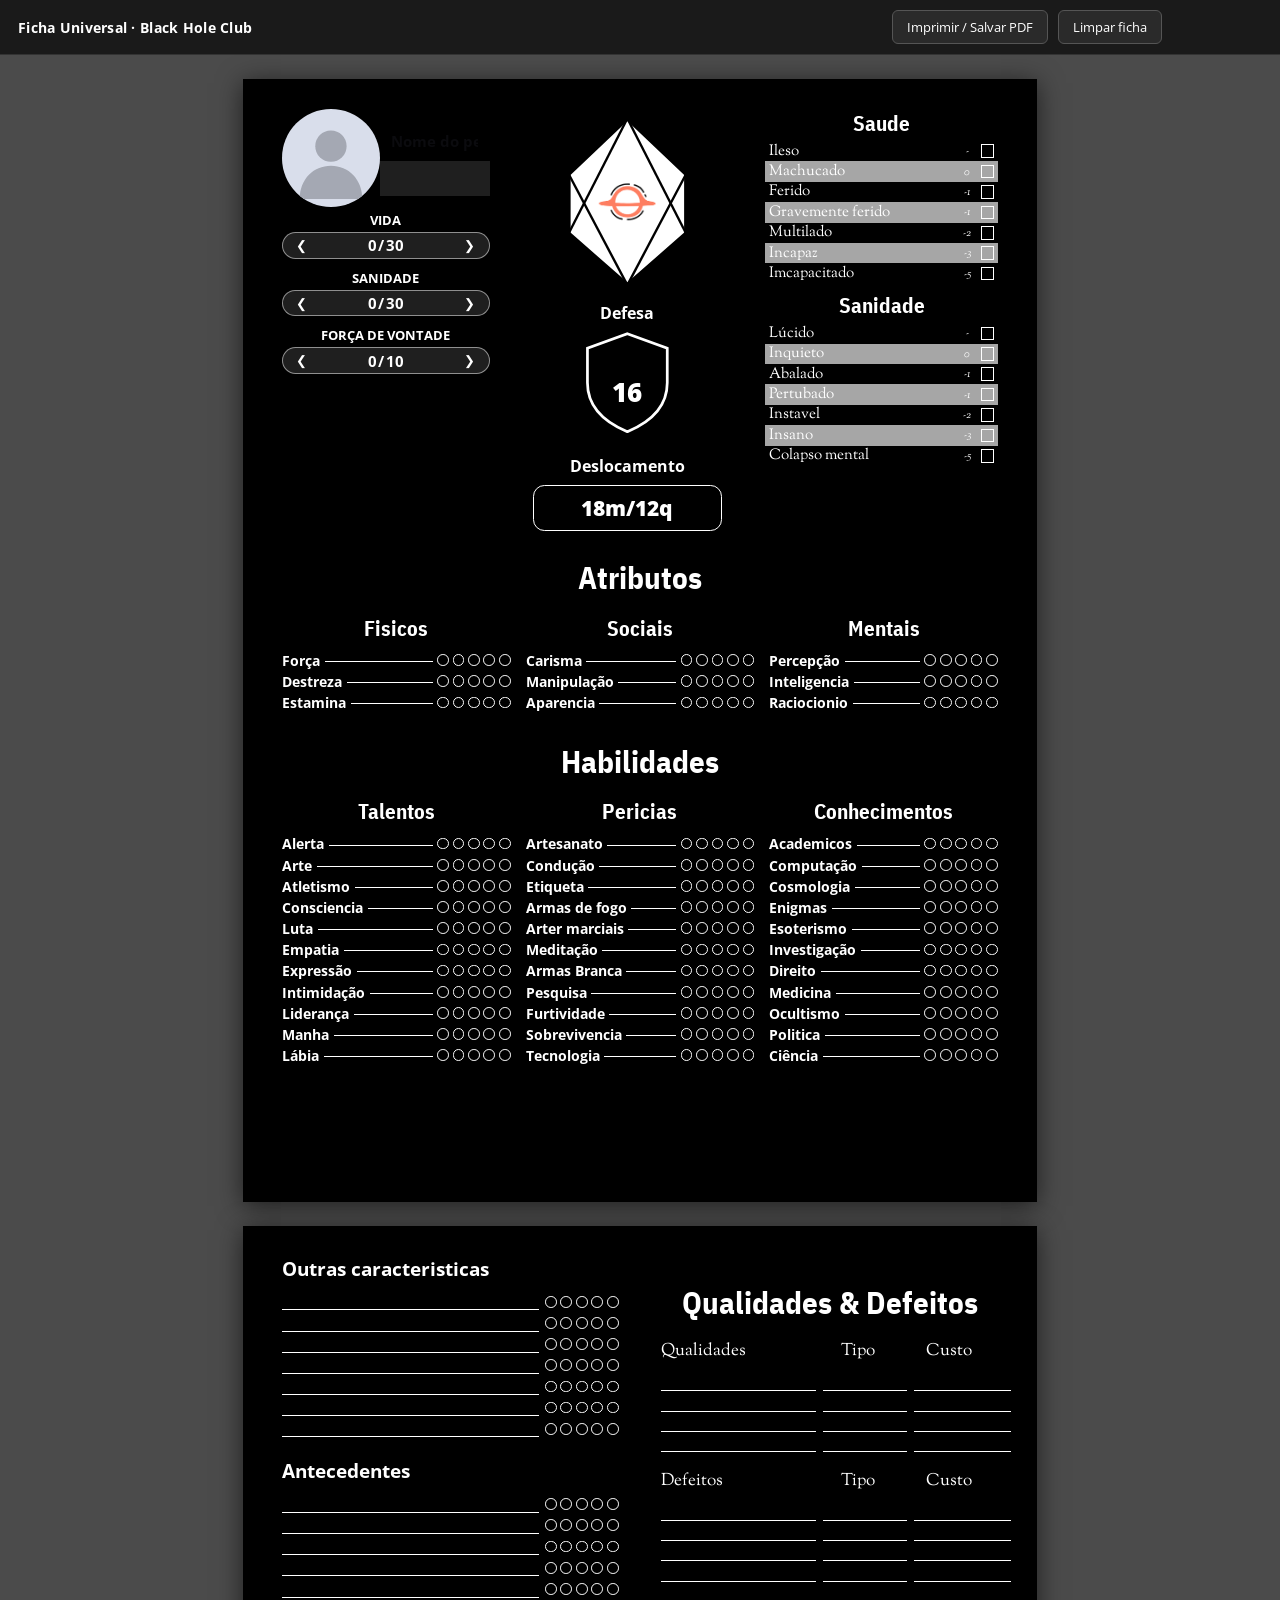
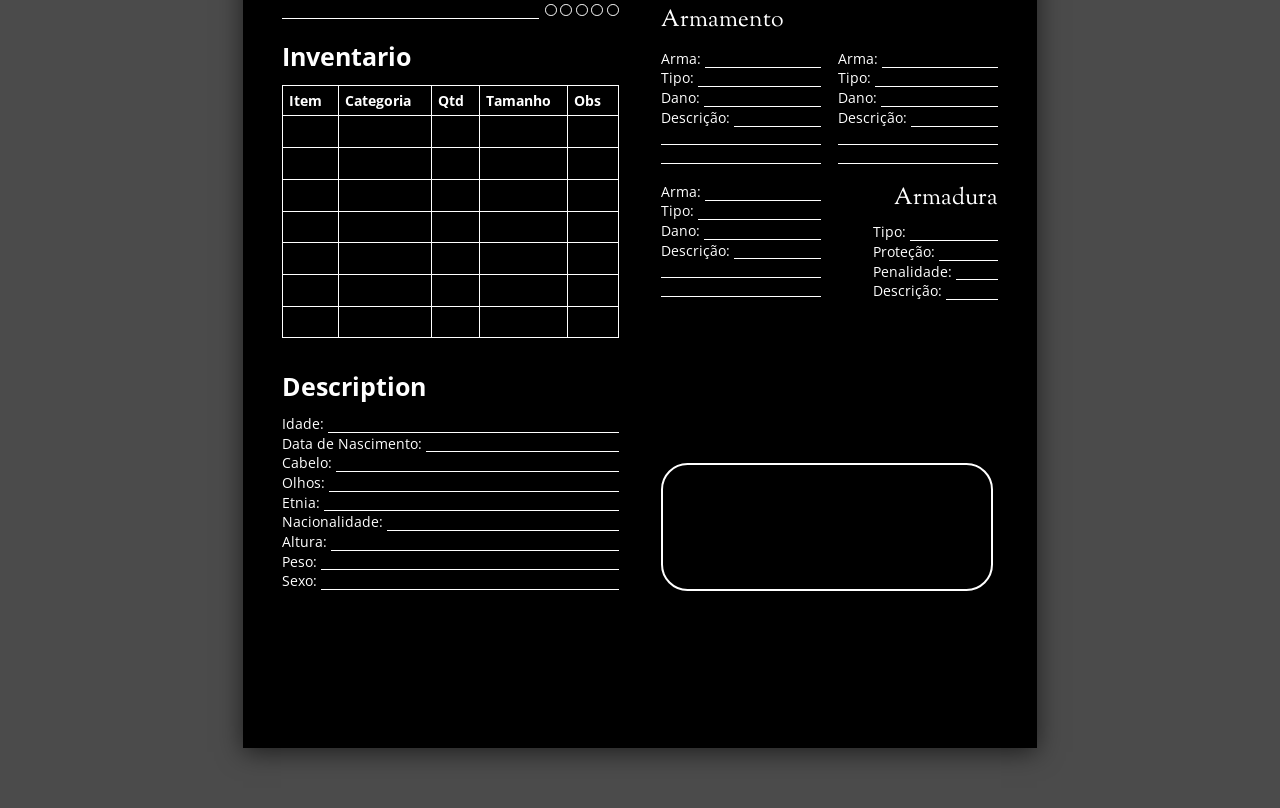
==== index.html @ 71de4794 "Add files via upload" ====
<!DOCTYPE html>
<html lang="pt-BR">
<head>
<meta charset="UTF-8">
<meta name="viewport" content="width=device-width, initial-scale=1, maximum-scale=5, user-scalable=yes">
<title>Ficha Universal — Black Hole Club</title>

<!-- Fontes originais identificadas nos metadados do PDF de referência -->
<link rel="preconnect" href="https://fonts.googleapis.com">
<link rel="preconnect" href="https://fonts.gstatic.com" crossorigin>
<link href="https://fonts.googleapis.com/css2?family=IBM+Plex+Sans+Condensed:wght@400;600;700&family=Open+Sans:wght@400;600;700;800&family=Sorts+Mill+Goudy&display=swap" rel="stylesheet">

<link rel="stylesheet" href="style.css">
</head>
<body>

<!-- Barra de ferramentas fixa (não aparece na impressão) -->
<div class="toolbar no-print">
  <span class="toolbar-title">Ficha Universal · Black Hole Club</span>
  <div class="toolbar-actions">
    <button id="btnPrint" type="button">Imprimir / Salvar PDF</button>
    <button id="btnReset" type="button">Limpar ficha</button>
    <span id="saveIndicator" class="save-indicator" aria-live="polite"></span>
  </div>
</div>

<div class="sheet-wrapper">

  <!-- ======================= PÁGINA 1 ======================= -->
  <section class="page" id="page1" aria-label="Ficha - Página 1">

    <!-- Cabeçalho: 3 colunas independentes que fluem lado a lado —
         (retrato→barras) | (logotipo→defesa/deslocamento) | (saúde/sanidade) -->
    <div class="header-grid">

      <div class="col-left">
        <div class="portrait-module">
          <button class="portrait-circle" id="portraitBtn-main" type="button" aria-label="Enviar retrato do personagem" data-portrait="main">
            <img class="portrait-img" id="portraitImg-main" alt="">
            <svg class="portrait-placeholder" viewBox="0 0 100 100" aria-hidden="true">
              <circle cx="50" cy="38" r="16"/>
              <path d="M18 92c0-20 14-34 32-34s32 14 32 34z"/>
            </svg>
          </button>
          <input class="portrait-input" id="portraitInput-main" type="file" accept="image/*" hidden>
          <div class="portrait-flag">
            <input type="text" class="flag-name" data-key="nome-personagem" placeholder="Nome do personagem" aria-label="Nome do personagem">
            <div class="flag-stat flag-stat-vida" aria-hidden="true"><div class="flag-stat-fill"></div></div>
            <div class="flag-stat flag-stat-sanidade" aria-hidden="true"><div class="flag-stat-fill"></div></div>
          </div>
        </div>

        <!-- Barras de Vida, Sanidade e Força de Vontade -->
        <div class="bars">
          <div class="bar-group" data-bar="vida">
            <div class="bar-label">VIDA</div>
            <div class="bar bar-vida">
              <div class="bar-fill"></div>
              <button class="bar-arrow bar-arrow-left" type="button" aria-label="Diminuir Vida">&#10094;</button>
              <div class="bar-value"><span class="bar-current" contenteditable="true" inputmode="numeric"></span>/<span class="bar-max" contenteditable="true" inputmode="numeric"></span></div>
              <button class="bar-arrow bar-arrow-right" type="button" aria-label="Aumentar Vida">&#10095;</button>
            </div>
          </div>
          <div class="bar-group" data-bar="sanidade">
            <div class="bar-label">SANIDADE</div>
            <div class="bar bar-sanidade">
              <div class="bar-fill"></div>
              <button class="bar-arrow bar-arrow-left" type="button" aria-label="Diminuir Sanidade">&#10094;</button>
              <div class="bar-value"><span class="bar-current" contenteditable="true" inputmode="numeric"></span>/<span class="bar-max" contenteditable="true" inputmode="numeric"></span></div>
              <button class="bar-arrow bar-arrow-right" type="button" aria-label="Aumentar Sanidade">&#10095;</button>
            </div>
          </div>
          <div class="bar-group" data-bar="forca">
            <div class="bar-label">FORÇA DE VONTADE</div>
            <div class="bar bar-forca">
              <div class="bar-fill"></div>
              <button class="bar-arrow bar-arrow-left" type="button" aria-label="Diminuir Força de Vontade">&#10094;</button>
              <div class="bar-value"><span class="bar-current" contenteditable="true" inputmode="numeric"></span>/<span class="bar-max" contenteditable="true" inputmode="numeric"></span></div>
              <button class="bar-arrow bar-arrow-right" type="button" aria-label="Aumentar Força de Vontade">&#10095;</button>
            </div>
          </div>
        </div>
      </div>

      <div class="col-center">
        <div class="logo-module" aria-hidden="true">
          <svg class="dice-logo" viewBox="0 0 200 230">
            <polygon class="dice-outline" points="100,10 174,80 174,155 100,220 26,155 26,80"/>
            <polyline class="dice-facet" points="100,10 26,155"/>
            <polyline class="dice-facet" points="100,10 174,155"/>
            <polyline class="dice-facet" points="100,220 26,80"/>
            <polyline class="dice-facet" points="100,220 174,80"/>
            <image href="[data-uri]" x="64" y="91.5" width="72" height="47"/>
          </svg>
        </div>

        <!-- Defesa e Deslocamento -->
        <div class="center-stats">
          <div class="defesa-block">
            <h3 class="mini-heading">Defesa</h3>
            <div class="shield-wrap">
              <svg class="shield-icon" viewBox="0 0 100 112" aria-hidden="true">
                <path d="M50 2 L94 18 V56 C94 84 74 100 50 110 C26 100 6 84 6 56 V18 Z"/>
              </svg>
              <div class="defesa-value" data-key="defesa-valor" contenteditable="true" inputmode="numeric"></div>
            </div>
          </div>
          <div class="deslocamento-block">
            <h3 class="mini-heading">Deslocamento</h3>
            <div class="deslocamento-box" data-key="deslocamento-valor" contenteditable="true"></div>
          </div>
        </div>
      </div>

      <div class="col-right">
        <div class="status-tables">
          <div class="status-block" id="statusBlock-saude">
            <h3 class="status-heading">Saude</h3>
            <div class="status-rows" data-group="saude"></div>
          </div>
          <div class="status-block" id="statusBlock-sanidade">
            <h3 class="status-heading">Sanidade</h3>
            <div class="status-rows" data-group="sanidade"></div>
          </div>
        </div>
      </div>

    </div>

    <!-- Atributos -->
    <h2 class="section-title">Atributos</h2>
    <div class="attributes-grid" id="attributesGrid"></div>

    <!-- Habilidades -->
    <h2 class="section-title">Habilidades</h2>
    <div class="skills-grid" id="skillsGrid"></div>

  </section>

  <!-- ======================= PÁGINA 2 ======================= -->
  <section class="page" id="page2" aria-label="Ficha - Página 2">

    <div class="p2-col-left">
      <h3 class="subsection-title">Outras caracteristicas</h3>
      <div class="blank-rows" id="outrasRows" data-rows="7"></div>

      <h3 class="subsection-title">Antecedentes</h3>
      <div class="blank-rows" id="antecedentesRows" data-rows="6"></div>

      <h2 class="section-title-serif">Inventario</h2>
      <table class="inventory-table" id="inventoryTable">
        <thead>
          <tr>
            <th class="col-item">Item</th>
            <th class="col-categoria">Categoria</th>
            <th class="col-qtd">Qtd</th>
            <th class="col-tamanho">Tamanho</th>
            <th class="col-obs">Obs</th>
          </tr>
        </thead>
        <tbody id="inventoryBody"></tbody>
      </table>
    </div>

    <div class="p2-col-right">
      <h2 class="section-title">Qualidades &amp; Defeitos</h2>

      <div class="qd-table">
        <div class="qd-headers">
          <span class="qd-h-nome">Qualidades</span>
          <span class="qd-h-tipo">Tipo</span>
          <span class="qd-h-custo">Custo</span>
        </div>
        <div class="qd-rows" id="qualidadesRows" data-rows="4"></div>
      </div>

      <div class="qd-table">
        <div class="qd-headers">
          <span class="qd-h-nome">Defeitos</span>
          <span class="qd-h-tipo">Tipo</span>
          <span class="qd-h-custo">Custo</span>
        </div>
        <div class="qd-rows" id="defeitosRows" data-rows="4"></div>
      </div>

      <h3 class="subsection-title-serif">Armamento</h3>
      <!-- Grade 2×2: 3 blocos de arma + o bloco de armadura, na mesma grade,
           reproduzindo o alinhamento por linha do documento original. -->
      <div class="weapons-grid" id="weaponsGrid"></div>
    </div>

    <div class="p2-bottom-left">
      <h2 class="section-title-serif">Description</h2>
      <div class="description-fields" id="descriptionFields"></div>
    </div>

    <div class="p2-bottom-right">
      <button class="portrait-frame" id="portraitBtn-full" type="button" aria-label="Enviar retrato adicional" data-portrait="full">
        <img class="portrait-img" id="portraitImg-full" alt="">
      </button>
      <input class="portrait-input" id="portraitInput-full" type="file" accept="image/*" hidden>
    </div>

  </section>

</div>

<script src="script.js"></script>
</body>
</html>
---- style.css ----
/* ==========================================================================
   FICHA UNIVERSAL — BLACK HOLE CLUB
   Reprodução fiel da ficha em PDF/imagens de referência.
   Medidas extraídas por análise de pixels do documento original
   (referência: página A4/Letter renderizada a 1700×2200px).
   ========================================================================== */

:root {
  /* ---- Cores extraídas por amostragem de pixel do PDF original ---- */
  --c-bg:            #000000;
  --c-text:          #FFFFFF;
  --c-stripe:        #A6A6A6; /* fundo cinza das linhas alternadas (Saúde/Sanidade) */
  --c-vida:          #CC0000;
  --c-sanidade:      #561269;
  --c-forca:         #CC7A00;
  --c-flag-light:    #D9DEEB;
  --c-flag-red:      #FF3131;
  --c-flag-navy:     #1800AD;
  --c-placeholder:   #A4A8B3;

  /* ---- Fontes identificadas nos metadados do PDF ----
     Open Sans (regular/bold), Sorts Mill Goudy (serifada), IBM Plex Sans Condensed (bold) */
  --f-sans:      'Open Sans', Arial, sans-serif;
  --f-serif:     'Sorts Mill Goudy', Georgia, serif;
  --f-display:   'IBM Plex Sans Condensed', 'Open Sans', Arial, sans-serif;

  /* ---- Página A4 ---- */
  --page-w: 210mm;
  --page-h: 297mm;
  --margin-x: 10.3mm;    /* ~4.9% da largura, medido no original */

  --fs-base: 3.15mm;
}

/* ==========================================================================
   RESET & BASE
   ========================================================================== */
* { box-sizing: border-box; }

html, body {
  margin: 0;
  padding: 0;
  background: #4b4b4b;
  color: var(--c-text);
  font-family: var(--f-sans);
}

button {
  font-family: inherit;
  cursor: pointer;
}

[contenteditable="true"] {
  outline: none;
  cursor: text;
}
[contenteditable="true"]:hover,
[contenteditable="true"]:focus {
  background: rgba(255,255,255,0.08);
}

input[type="text"] {
  font-family: inherit;
  color: var(--c-text);
  background: transparent;
  border: none;
  outline: none;
  width: 100%;
  min-width: 0;
}
input[type="text"]:hover,
input[type="text"]:focus {
  background: rgba(255,255,255,0.08);
}

/* ==========================================================================
   BARRA DE FERRAMENTAS (tela apenas)
   ========================================================================== */
.toolbar {
  position: sticky;
  top: 0;
  z-index: 100;
  display: flex;
  align-items: center;
  justify-content: space-between;
  gap: 12px;
  padding: 10px 18px;
  background: #1a1a1a;
  border-bottom: 1px solid #333;
  font-family: var(--f-sans);
}
.toolbar-title { font-weight: 700; letter-spacing: .02em; font-size: 14px; }
.toolbar-actions { display: flex; align-items: center; gap: 10px; }
.toolbar-actions button {
  background: #2a2a2a;
  color: #fff;
  border: 1px solid #555;
  border-radius: 6px;
  padding: 7px 14px;
  font-size: 13px;
}
.toolbar-actions button:hover { background: #3a3a3a; }
#btnReset:hover { background: #5a1f1f; border-color: #a33; }
.save-indicator {
  font-size: 12px;
  color: #8fd18f;
  opacity: 0;
  transition: opacity .4s;
  min-width: 90px;
}
.save-indicator.show { opacity: 1; }

/* ==========================================================================
   ESTRUTURA GERAL DAS PÁGINAS
   ========================================================================== */
.sheet-wrapper {
  display: flex;
  flex-direction: column;
  align-items: center;
  gap: 24px;
  padding: 24px 12px 60px;
}

.page {
  position: relative;
  width: var(--page-w);
  min-height: var(--page-h);
  background: var(--c-bg);
  color: var(--c-text);
  overflow: hidden;
  box-shadow: 0 4px 24px rgba(0,0,0,.6);
  padding: 8mm var(--margin-x) 10mm;
  font-size: var(--fs-base);
}

/* ==========================================================================
   TÍTULOS DE SEÇÃO
   ========================================================================== */
.section-title {
  font-family: var(--f-display);
  font-weight: 700;
  font-size: 8.2mm;
  text-align: center;
  margin: 7mm 0 4mm;
}
.section-title-serif {
  font-family: var(--f-sans);
  font-weight: 700;
  font-size: 6.6mm;
  margin: 0 0 3mm;
}
.subsection-title {
  font-family: var(--f-sans);
  font-weight: 700;
  font-size: 5mm;
  margin: 0 0 2.5mm;
}
.subsection-title-serif {
  font-family: var(--f-serif);
  font-weight: 400;
  font-size: 6mm;
  margin: 6mm 0 3mm;
}
.mini-heading {
  font-family: var(--f-sans);
  font-weight: 700;
  font-size: 4.3mm;
  text-align: center;
  margin: 0 0 2mm;
}

/* ==========================================================================
   CABEÇALHO: RETRATO | LOGOTIPO | SAÚDE-SANIDADE
   Três colunas fluem lado a lado, cada uma com sua própria altura —
   por isso são independentes (grid) e não uma soma de blocos empilhados.
   ========================================================================== */
.header-grid {
  display: grid;
  grid-template-columns: 29% 1fr 32.5%;
  column-gap: 2%;
  align-items: start;
  margin-bottom: 5mm;
}
.col-left {
  display: flex;
  flex-direction: column;
  gap: 1mm;
}
.col-center {
  display: flex;
  flex-direction: column;
  align-items: center;
  gap: 2mm;
}

/* ---- Retrato + bandeira ---- */
.portrait-module {
  display: flex;
  align-items: center;
  height: 25.9mm;
  flex: none;
}
.portrait-circle {
  position: relative;
  z-index: 2;
  flex: none;
  width: 25.9mm;
  height: 25.9mm;
  border-radius: 50%;
  background: var(--c-flag-light);
  border: none;
  padding: 0;
  overflow: hidden;
  display: block;
}
.portrait-img {
  position: absolute;
  inset: 0;
  width: 100%;
  height: 100%;
  object-fit: cover;
  display: none;
}
.portrait-img[src]:not([src=""]) { display: block; }
.portrait-placeholder {
  position: absolute;
  inset: 0;
  width: 100%;
  height: 100%;
  fill: var(--c-placeholder);
}
.portrait-circle.has-photo .portrait-placeholder {
  display: none;
}
.portrait-flag {
  flex: 1;
  height: 20.1mm;
  margin-left: -12.95mm;
  padding-left: 12.95mm;
  display: flex;
  flex-direction: column;
  overflow: hidden;
}
.flag-name {
  flex: 54;
  background: var(--c-flag-light);
  color: #14141a;
  border: none;
  padding: 0 3mm;
  font-family: var(--f-sans);
  font-weight: 700;
  font-size: 4mm;
}
.flag-name::placeholder { color: #14141a; opacity: .55; }
.flag-name:hover, .flag-name:focus { background: var(--c-flag-light); }
.flag-stat {
  position: relative;
  overflow: hidden;
  background: rgba(255, 255, 255, 0.12);
}
.flag-stat-vida     { flex: 27; }
.flag-stat-sanidade { flex: 19; }
.flag-stat-fill {
  position: absolute;
  inset: 0;
  width: 0%;
  transition: width .2s ease;
}
.flag-stat-vida .flag-stat-fill     { background: var(--c-vida); }
.flag-stat-sanidade .flag-stat-fill { background: var(--c-sanidade); }

/* ---- Logotipo (dado d20 com emblema) ---- */
.logo-module {
  position: relative;
  width: 42mm;
  margin: 0 auto;
  aspect-ratio: 200 / 230;
}
.dice-logo {
  width: 100%;
  height: 100%;
}
.dice-outline {
  fill: #FFFFFF;
  stroke: #000000;
  stroke-width: 5;
  stroke-linejoin: round;
}
.dice-facet {
  fill: none;
  stroke: #000000;
  stroke-width: 3;
  stroke-linejoin: round;
}

/* ---- Saúde / Sanidade ---- */
.status-tables { font-family: var(--f-serif); }
.status-heading {
  font-family: var(--f-display);
  font-weight: 700;
  font-size: 5.6mm;
  text-align: center;
  margin: 0 0 1mm;
}
#statusBlock-sanidade { margin-top: 2mm; }
.status-rows { display: flex; flex-direction: column; }
.status-row {
  display: flex;
  align-items: center;
  height: 5.4mm;
  padding: 0 1mm;
  cursor: pointer;
}
.status-row.stripe { background: var(--c-stripe); }
.status-label { flex: 1; font-size: 4mm; line-height: 1; }
.status-mod {
  font-size: 3mm;
  width: 4mm;
  text-align: center;
  font-style: italic;
  margin-right: 1.5mm;
}
.status-check {
  width: 3.6mm;
  height: 3.6mm;
  border: .45mm solid var(--c-text);
  flex: none;
  background: transparent;
}
.status-row.checked .status-check { background: var(--c-text); }

/* ==========================================================================
   BARRAS: VIDA / SANIDADE / FORÇA DE VONTADE
   ========================================================================== */
.bars {
  display: flex;
  flex-direction: column;
  gap: 2.6mm;
}
.bar-label {
  font-family: var(--f-sans);
  font-weight: 700;
  font-size: 3.4mm;
  text-align: center;
  margin-bottom: .8mm;
}
.bar {
  position: relative;
  display: flex;
  align-items: center;
  justify-content: space-between;
  height: 7.1mm;
  border-radius: 3.6mm;
  padding: 0 2.5mm;
  overflow: hidden;
  background: rgba(255, 255, 255, 0.12);
  border: .3mm solid rgba(255, 255, 255, 0.5);
}
.bar-fill {
  position: absolute;
  inset: 0;
  width: 0%;
  transition: width .2s ease;
}
.bar-vida     .bar-fill { background: var(--c-vida); }
.bar-sanidade .bar-fill { background: var(--c-sanidade); }
.bar-forca    .bar-fill { background: var(--c-forca); }
.bar-arrow {
  position: relative;
  z-index: 1;
  background: none;
  border: none;
  color: var(--c-text);
  font-size: 3.4mm;
  line-height: 1;
  padding: 1mm;
}
.bar-value {
  position: relative;
  z-index: 1;
  font-family: var(--f-sans);
  font-weight: 700;
  font-size: 4mm;
}
.bar-value span { padding: 0 .3mm; }

/* ==========================================================================
   DEFESA / DESLOCAMENTO
   ========================================================================== */
.center-stats {
  width: 50mm;
  text-align: center;
}
.shield-wrap {
  position: relative;
  width: 24mm;
  margin: 0 auto 5mm;
}
.shield-icon {
  width: 100%;
  height: auto;
  fill: none;
  stroke: var(--c-text);
  stroke-width: 3;
}
.defesa-value {
  position: absolute;
  left: 0; right: 0;
  top: 40%;
  font-family: var(--f-sans);
  font-weight: 800;
  font-size: 7mm;
}
.deslocamento-box {
  border: .5mm solid var(--c-text);
  border-radius: 3mm;
  padding: 2mm;
  font-family: var(--f-sans);
  font-weight: 800;
  font-size: 5.6mm;
}

/* ==========================================================================
   ATRIBUTOS / HABILIDADES — grade de listas com pontos
   ========================================================================== */
.attributes-grid, .skills-grid {
  display: grid;
  grid-template-columns: repeat(3, 1fr);
  column-gap: 4mm;
}
.attr-column-heading, .skill-column-heading {
  font-family: var(--f-display);
  font-weight: 700;
  font-size: 5.6mm;
  text-align: center;
  margin: 0 0 2.5mm;
}
.trait-row {
  display: flex;
  align-items: baseline;
  gap: 1.2mm;
  height: 5.6mm;
}
.trait-label {
  font-family: var(--f-sans);
  font-weight: 700;
  font-size: 3.6mm;
  white-space: nowrap;
  outline: none;
}
.trait-fill {
  flex: 1;
  border-bottom: .35mm solid var(--c-text);
  height: 0;
  align-self: center;
  min-width: 3mm;
}
.dots {
  display: flex;
  gap: 1mm;
  flex: none;
}
.dot {
  width: 3.1mm;
  height: 3.1mm;
  border-radius: 50%;
  border: .38mm solid var(--c-text);
  background: transparent;
  padding: 0;
  display: block;
}
.dot.filled { background: var(--c-text); }

/* ==========================================================================
   PÁGINA 2 — estrutura em grade 2×2
   ========================================================================== */
#page2 {
  display: grid;
  grid-template-columns: 47% 47%;
  column-gap: 6%;
  grid-template-rows: auto auto;
  align-content: start;
}
.p2-col-left  { grid-column: 1; grid-row: 1; }
.p2-col-right { grid-column: 2; grid-row: 1; }
.p2-bottom-left  { grid-column: 1; grid-row: 2; margin-top: 6mm; }
.p2-bottom-right { grid-column: 2; grid-row: 2; margin-top: 6mm; align-self: end; }

/* ---- Linhas em branco (Outras características / Antecedentes) ---- */
.blank-rows { margin-bottom: 5mm; }
.blank-row {
  display: flex;
  align-items: center;
  gap: 1.6mm;
  height: 5.6mm;
}
.blank-row input[type="text"] {
  flex: 1;
  border-bottom: .35mm solid var(--c-text);
  font-size: 3.6mm;
  height: 4.6mm;
}

/* ---- Tabela de Inventário ---- */
.inventory-table {
  width: 100%;
  border-collapse: collapse;
  table-layout: fixed;
  margin-bottom: 2mm;
}
.inventory-table th {
  font-family: var(--f-sans);
  font-weight: 700;
  font-size: 3.6mm;
  text-align: left;
  border: .3mm solid var(--c-text);
  padding: 1.4mm 1.6mm;
}
.inventory-table td {
  border: .3mm solid var(--c-text);
  height: 8.4mm;
  padding: 0;
}
.inventory-table td input[type="text"] {
  height: 100%;
  padding: 0 1.6mm;
  font-size: 3.4mm;
}
.col-item     { width: 16.6%; }
.col-categoria{ width: 27.7%; }
.col-qtd      { width: 14.5%; }
.col-tamanho  { width: 26.1%; }
.col-obs      { width: 15.1%; }

/* ---- Qualidades & Defeitos ---- */
.qd-table { margin-bottom: 4mm; }
.qd-headers {
  display: grid;
  grid-template-columns: 46% 25% 29%;
  font-family: var(--f-serif);
  font-size: 4.6mm;
  margin-bottom: 2mm;
}
.qd-headers .qd-h-tipo, .qd-headers .qd-h-custo { text-align: center; }
.qd-row {
  display: grid;
  grid-template-columns: 46% 25% 29%;
  column-gap: 2%;
  height: 5.4mm;
  align-items: end;
}
.qd-row input[type="text"] {
  border-bottom: .35mm solid var(--c-text);
  font-size: 3.4mm;
  height: 4.4mm;
  text-align: center;
}
.qd-row input.qd-nome { text-align: left; }

/* ---- Armamento + Armadura (grade única de 2×2, 4ª célula = Armadura) ---- */
.weapons-grid {
  display: grid;
  grid-template-columns: 1fr 1fr;
  column-gap: 5%;
  row-gap: 4mm;
}
.weapon-field, .desc-field {
  display: flex;
  align-items: baseline;
  gap: 1mm;
  height: 5.2mm;
}
.weapon-field .wf-label, .desc-field .wf-label {
  font-family: var(--f-sans);
  font-size: 3.6mm;
  white-space: nowrap;
}
.weapon-field input[type="text"], .desc-field input[type="text"] {
  border-bottom: .35mm solid var(--c-text);
  font-size: 3.4mm;
  height: 4.4mm;
}
input.weapon-extra-line {
  display: block;
  width: 100%;
  border-bottom: .35mm solid var(--c-text);
  height: 4.6mm;
  margin-bottom: .6mm;
}

/* ---- Armadura (4ª célula da grade de Armamento) ---- */
.armadura-heading { text-align: right; margin: 0 0 2mm; }
.armor-block { display: flex; flex-direction: column; align-items: flex-end; }
.armor-block .weapon-field { width: 78%; }

/* ---- Description ---- */
.description-fields { display: flex; flex-direction: column; }

/* ---- Retrato inferior (moldura arredondada) ---- */
.portrait-frame {
  position: relative;
  width: 87.8mm;
  height: 33.8mm;
  border: .6mm solid var(--c-text);
  border-radius: 7mm;
  background: transparent;
  overflow: hidden;
  padding: 0;
  display: block;
}

/* ==========================================================================
   IMPRESSÃO
   ========================================================================== */
@media print {
  html, body { background: #fff; }
  * {
    -webkit-print-color-adjust: exact !important;
    print-color-adjust: exact !important;
    color-adjust: exact !important;
  }
  .no-print { display: none !important; }
  .sheet-wrapper { gap: 0; padding: 0; }
  .page {
    box-shadow: none;
    margin: 0;
    width: 210mm;
    min-height: 297mm;
    page-break-after: always;
  }
  .page:last-child { page-break-after: auto; }
  @page {
    size: A4;
    margin: 0;
  }
}

/* ==========================================================================
   RESPONSIVO — apenas permite zoom/scroll horizontal, layout não muda
   ========================================================================== */
@media (max-width: 210mm) {
  .sheet-wrapper { align-items: flex-start; overflow-x: auto; }
}
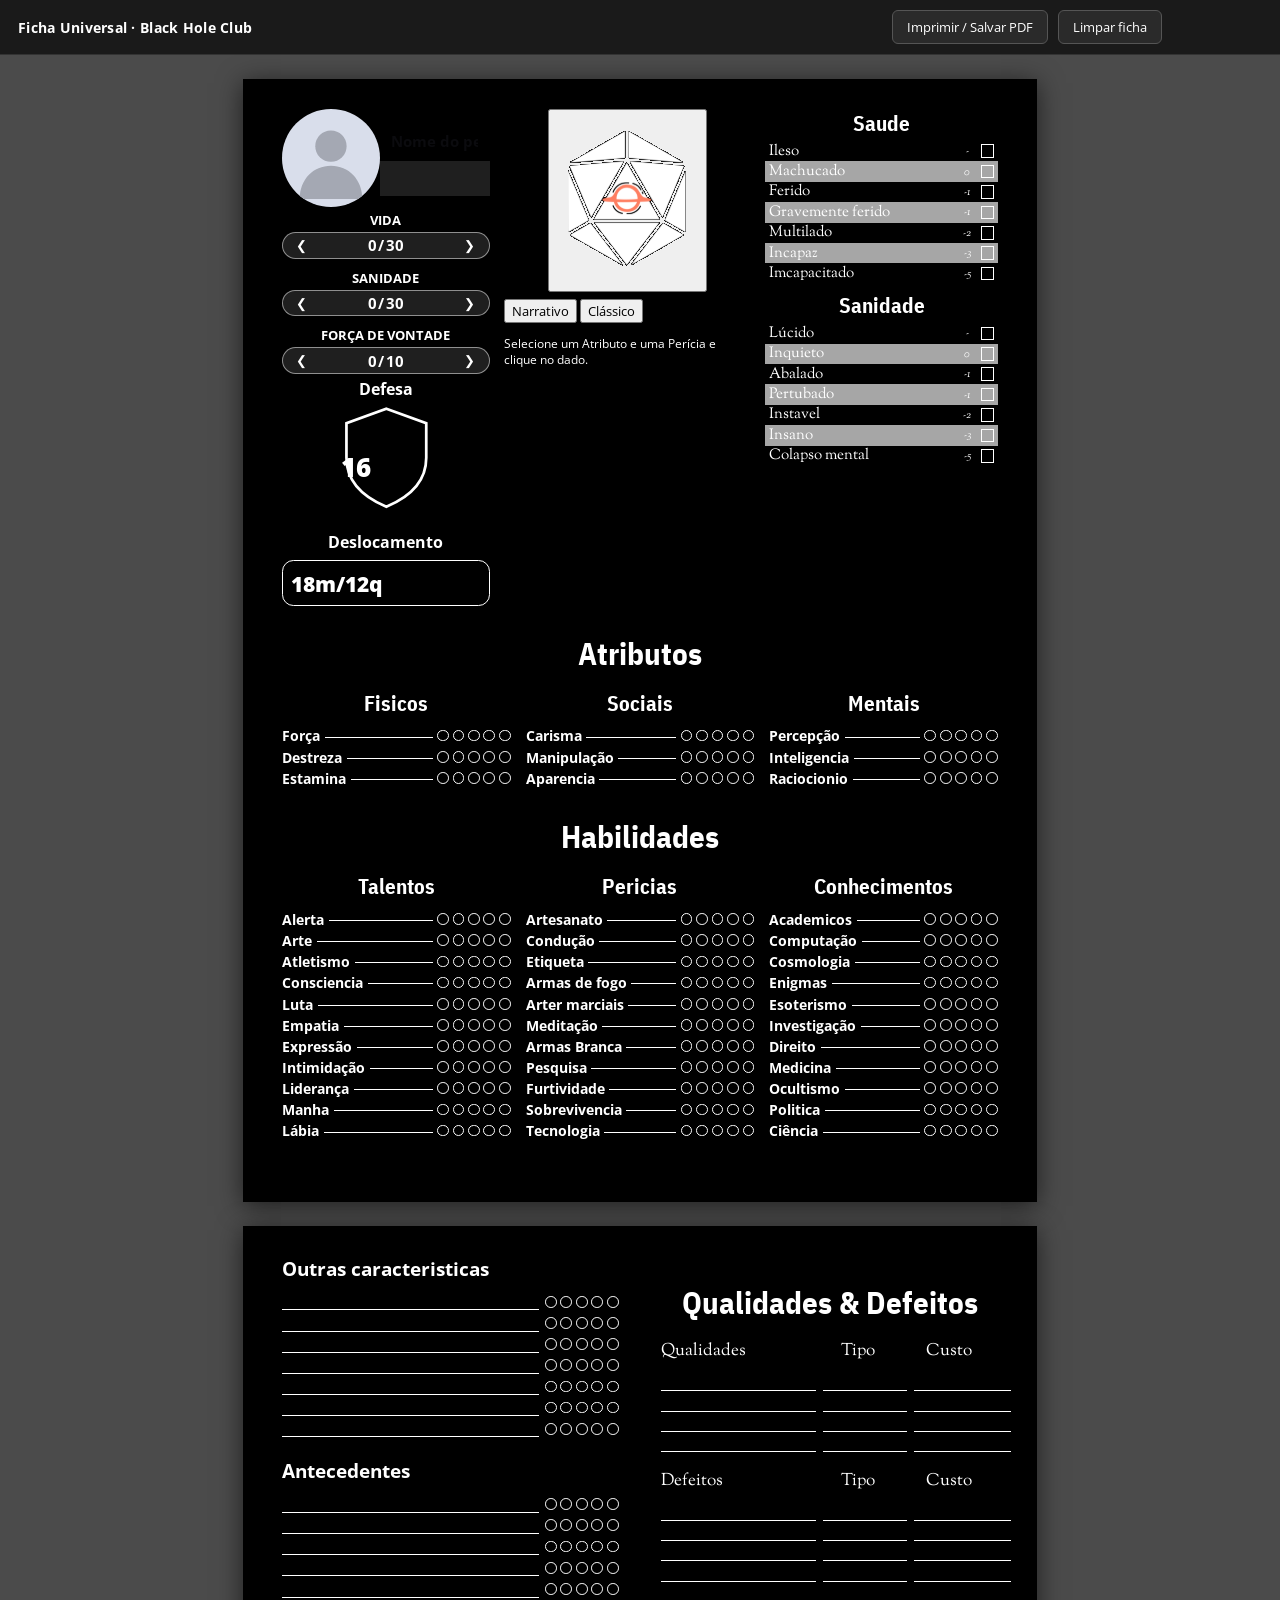
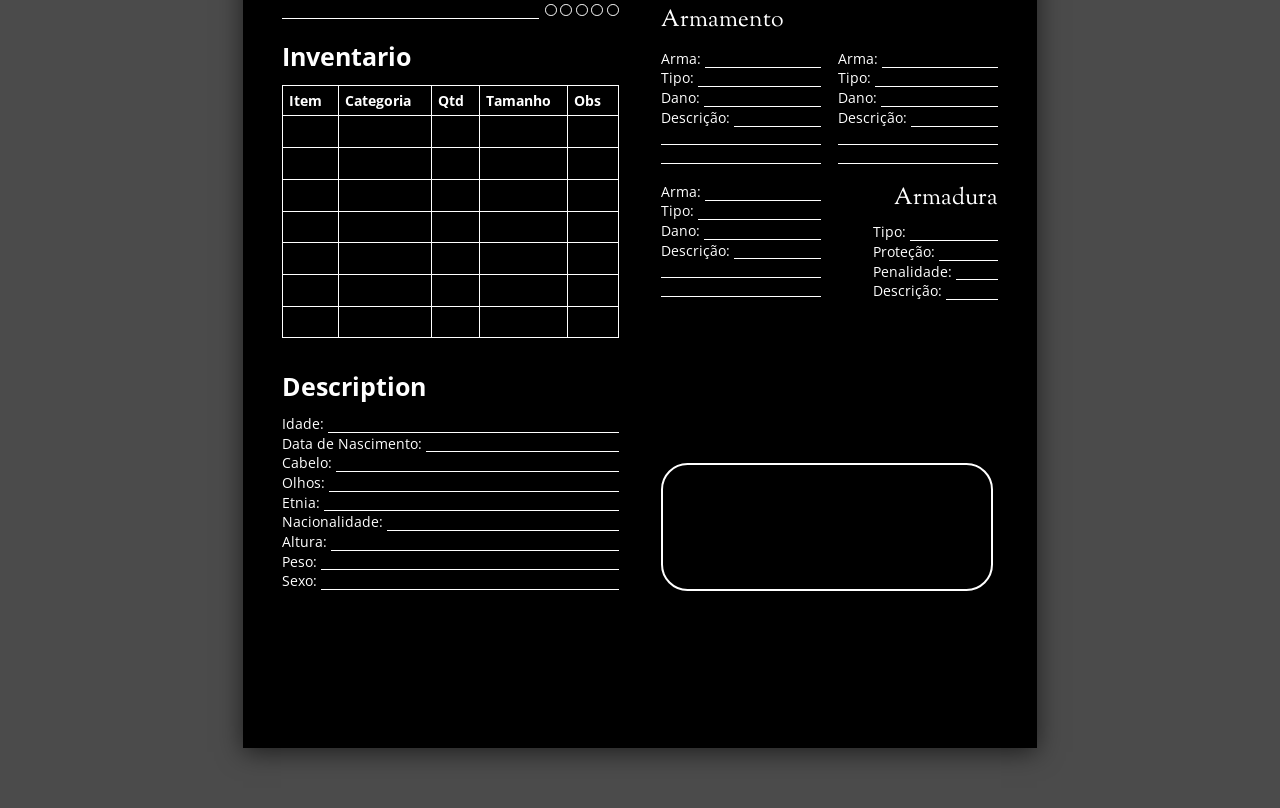
==== commit f915b762: "Update index.html" ====
--- a/index.html
+++ b/index.html
@@ -80,22 +80,9 @@
             </div>
           </div>
         </div>
-      </div>
-
-      <div class="col-center">
-        <div class="logo-module" aria-hidden="true">
-          <svg class="dice-logo" viewBox="0 0 200 230">
-            <polygon class="dice-outline" points="100,10 174,80 174,155 100,220 26,155 26,80"/>
-            <polyline class="dice-facet" points="100,10 26,155"/>
-            <polyline class="dice-facet" points="100,10 174,155"/>
-            <polyline class="dice-facet" points="100,220 26,80"/>
-            <polyline class="dice-facet" points="100,220 174,80"/>
-            <image href="[data-uri]" x="64" y="91.5" width="72" height="47"/>
-          </svg>
-        </div>
-
-        <!-- Defesa e Deslocamento -->
-        <div class="center-stats">
+
+        <!-- Defesa e Deslocamento (agora abaixo das barras, conforme novo PDF) -->
+        <div class="stats-row">
           <div class="defesa-block">
             <h3 class="mini-heading">Defesa</h3>
             <div class="shield-wrap">
@@ -108,6 +95,23 @@
           <div class="deslocamento-block">
             <h3 class="mini-heading">Deslocamento</h3>
             <div class="deslocamento-box" data-key="deslocamento-valor" contenteditable="true"></div>
+          </div>
+        </div>
+      </div>
+
+      <div class="col-center">
+        <button class="logo-module dice-roll-btn" id="diceRollBtn" type="button" aria-label="Rolar dado">
+          <img class="dice-logo-img" src="[data-uri]" alt="">
+        </button>
+
+        <!-- Caixa de resultados das rolagens (substitui a antiga posição de Defesa/Deslocamento) -->
+        <div class="roll-panel">
+          <div class="roll-mode-toggle" role="group" aria-label="Modo de rolagem">
+            <button type="button" class="roll-mode-btn active" data-mode="narrativo">Narrativo</button>
+            <button type="button" class="roll-mode-btn" data-mode="classico">Clássico</button>
+          </div>
+          <div class="roll-result" id="rollResult">
+            <p class="roll-empty">Selecione um Atributo e uma Perícia e clique no dado.</p>
           </div>
         </div>
       </div>
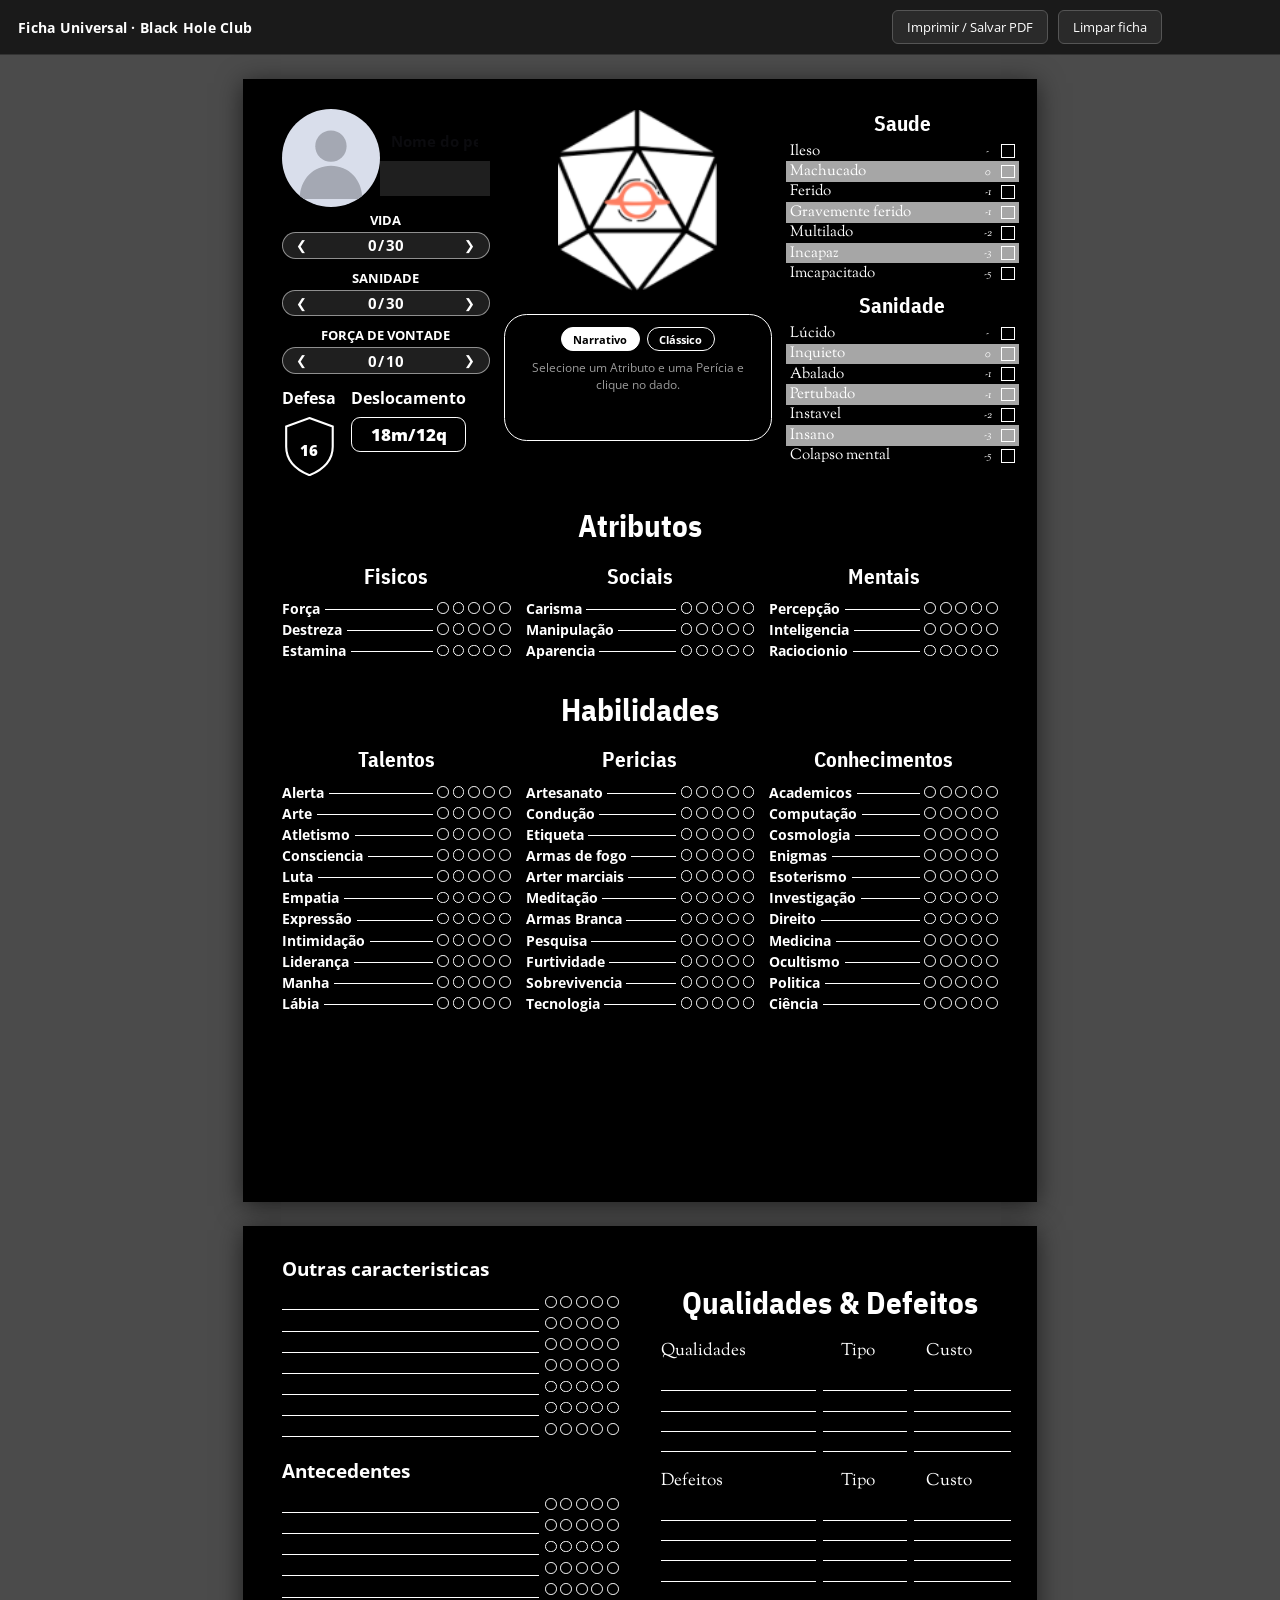
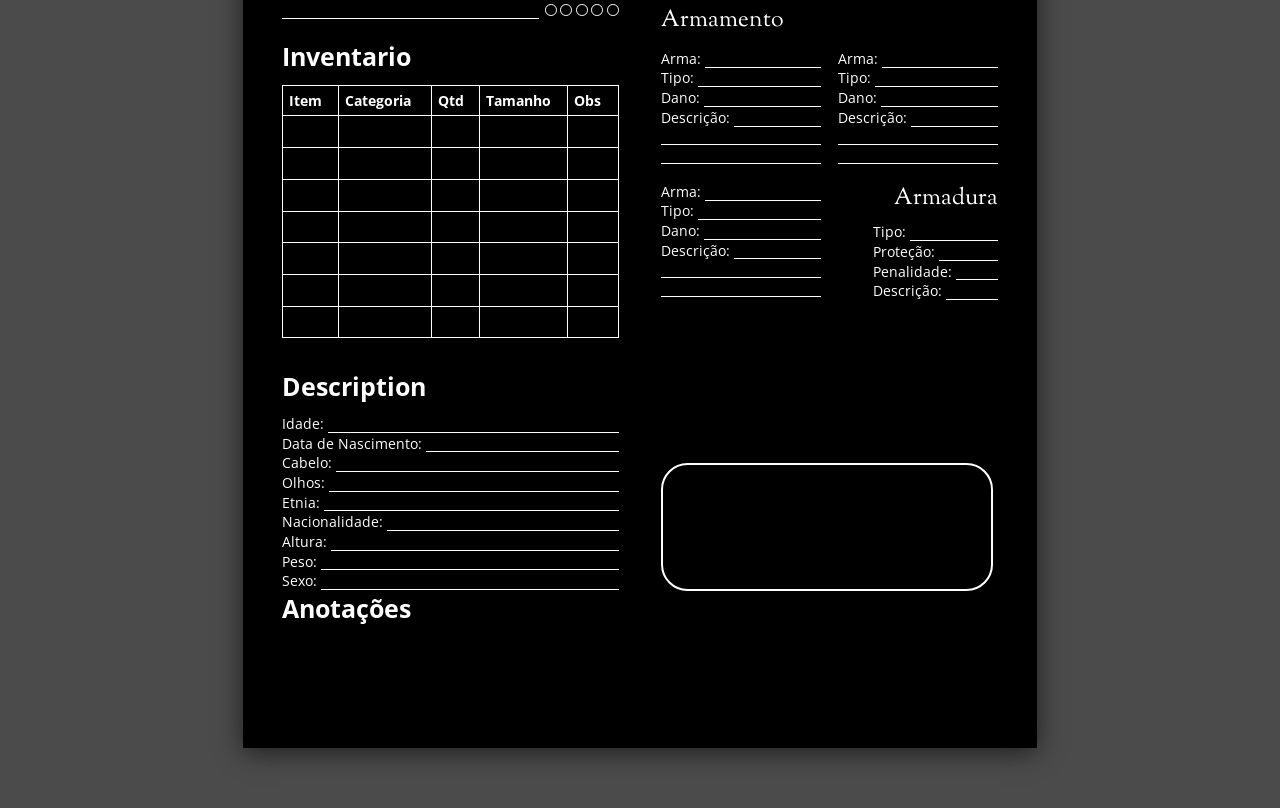
==== commit 62ace925: "Add notes section to index.html" ====
--- a/index.html
+++ b/index.html
@@ -205,6 +205,11 @@
       <input class="portrait-input" id="portraitInput-full" type="file" accept="image/*" hidden>
     </div>
 
+    <div class="p2-notes">
+      <h2 class="section-title-serif">Anotações</h2>
+      <div class="notes-area" data-key="anotacoes" contenteditable="true"></div>
+    </div>
+
   </section>
 
 </div>
--- a/style.css
+++ b/style.css
@@ -276,21 +276,10 @@
   margin: 0 auto;
   aspect-ratio: 200 / 230;
 }
-.dice-logo {
+.dice-logo-img {
   width: 100%;
-  height: 100%;
-}
-.dice-outline {
-  fill: #FFFFFF;
-  stroke: #000000;
-  stroke-width: 5;
-  stroke-linejoin: round;
-}
-.dice-facet {
-  fill: none;
-  stroke: #000000;
-  stroke-width: 3;
-  stroke-linejoin: round;
+  height: auto;
+  display: block;
 }
 
 /* ---- Saúde / Sanidade ---- */
@@ -385,40 +374,130 @@
 .bar-value span { padding: 0 .3mm; }
 
 /* ==========================================================================
-   DEFESA / DESLOCAMENTO
-   ========================================================================== */
-.center-stats {
-  width: 50mm;
-  text-align: center;
-}
+   DEFESA / DESLOCAMENTO — agora em linha, abaixo das barras (col-left)
+   ========================================================================== */
+.stats-row {
+  display: flex;
+  align-items: flex-start;
+  gap: 4mm;
+  margin-top: 2.5mm;
+}
+.defesa-block { text-align: center; }
 .shield-wrap {
   position: relative;
-  width: 24mm;
-  margin: 0 auto 5mm;
+  width: 14mm;
+  margin: 0 auto;
 }
 .shield-icon {
   width: 100%;
   height: auto;
   fill: none;
   stroke: var(--c-text);
-  stroke-width: 3;
+  stroke-width: 4;
 }
 .defesa-value {
   position: absolute;
   left: 0; right: 0;
-  top: 40%;
+  top: 38%;
   font-family: var(--f-sans);
   font-weight: 800;
-  font-size: 7mm;
-}
+  font-size: 4mm;
+}
+.deslocamento-block { text-align: center; }
 .deslocamento-box {
   border: .5mm solid var(--c-text);
-  border-radius: 3mm;
-  padding: 2mm;
+  border-radius: 2.4mm;
+  padding: 1.4mm 2.5mm;
   font-family: var(--f-sans);
   font-weight: 800;
-  font-size: 5.6mm;
-}
+  font-size: 4.4mm;
+  white-space: nowrap;
+}
+
+/* ==========================================================================
+   DADO CLICÁVEL + CAIXA DE RESULTADOS DA ROLAGEM
+   (ocupa o espaço que Defesa/Deslocamento usavam antes, abaixo do dado)
+   ========================================================================== */
+.dice-roll-btn {
+  background: none;
+  border: none;
+  padding: 0;
+  cursor: pointer;
+  transition: transform .12s ease;
+}
+.dice-roll-btn:hover { transform: scale(1.03); }
+.dice-roll-btn:active { transform: scale(0.97); }
+
+.roll-panel {
+  width: 70.8mm;
+  min-height: 33.5mm;
+  margin: 4mm auto 0;
+  border: .5mm solid var(--c-text);
+  border-radius: 6mm;
+  padding: 3mm 4mm;
+  display: flex;
+  flex-direction: column;
+  gap: 2mm;
+}
+.roll-mode-toggle {
+  display: flex;
+  gap: 2mm;
+  justify-content: center;
+}
+.roll-mode-btn {
+  background: transparent;
+  border: .35mm solid var(--c-text);
+  border-radius: 4mm;
+  color: var(--c-text);
+  font-family: var(--f-sans);
+  font-weight: 700;
+  font-size: 3mm;
+  padding: 1mm 3mm;
+}
+.roll-mode-btn.active {
+  background: var(--c-text);
+  color: #000;
+}
+.roll-result {
+  flex: 1;
+  font-family: var(--f-sans);
+  font-size: 3.1mm;
+  line-height: 1.5;
+  overflow-y: auto;
+}
+.roll-empty {
+  text-align: center;
+  opacity: .6;
+  margin: auto;
+}
+.roll-line { display: flex; justify-content: space-between; gap: 2mm; }
+.roll-line strong { font-weight: 700; }
+.roll-dice-values {
+  display: flex;
+  flex-wrap: wrap;
+  gap: 1mm;
+  margin: 1mm 0;
+}
+.roll-die {
+  display: inline-flex;
+  align-items: center;
+  justify-content: center;
+  width: 5.5mm;
+  height: 5.5mm;
+  border: .3mm solid var(--c-text);
+  border-radius: 1mm;
+  font-size: 2.8mm;
+  font-weight: 700;
+}
+.roll-die.success { background: var(--c-text); color: #000; }
+.roll-die.crit { background: var(--c-vida); color: #fff; border-color: var(--c-vida); }
+.roll-final {
+  font-size: 4mm;
+  font-weight: 800;
+  text-align: center;
+  margin-top: .5mm;
+}
+.roll-quality { text-align: center; font-weight: 700; }
 
 /* ==========================================================================
    ATRIBUTOS / HABILIDADES — grade de listas com pontos
@@ -440,6 +519,16 @@
   align-items: baseline;
   gap: 1.2mm;
   height: 5.6mm;
+  cursor: pointer;
+  border-radius: 1.2mm;
+  padding: 0 1mm;
+  margin: 0 -1mm;
+  transition: background .12s ease;
+}
+.trait-row:hover { background: rgba(255,255,255,0.06); }
+.trait-row.selected {
+  background: rgba(255, 122, 0, 0.18);
+  box-shadow: inset 0 0 0 .35mm #ff7a00;
 }
 .trait-label {
   font-family: var(--f-sans);
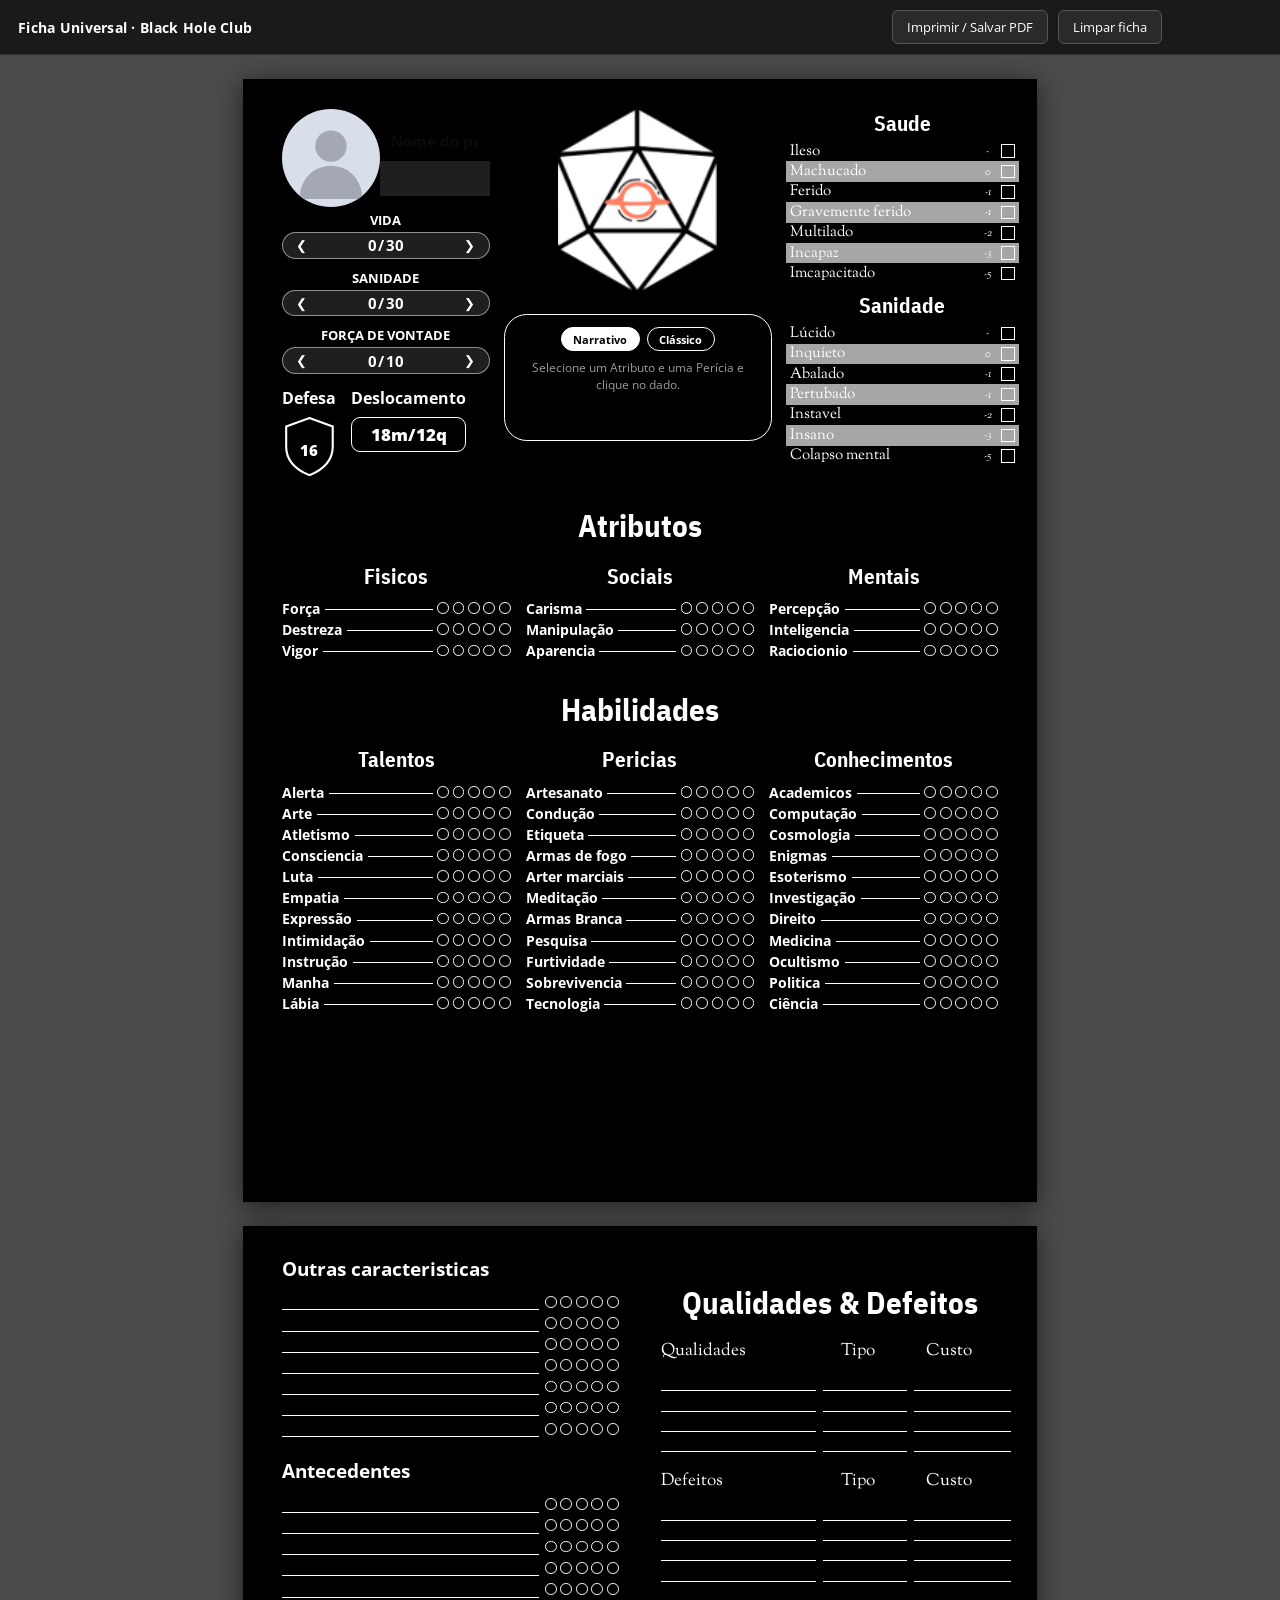
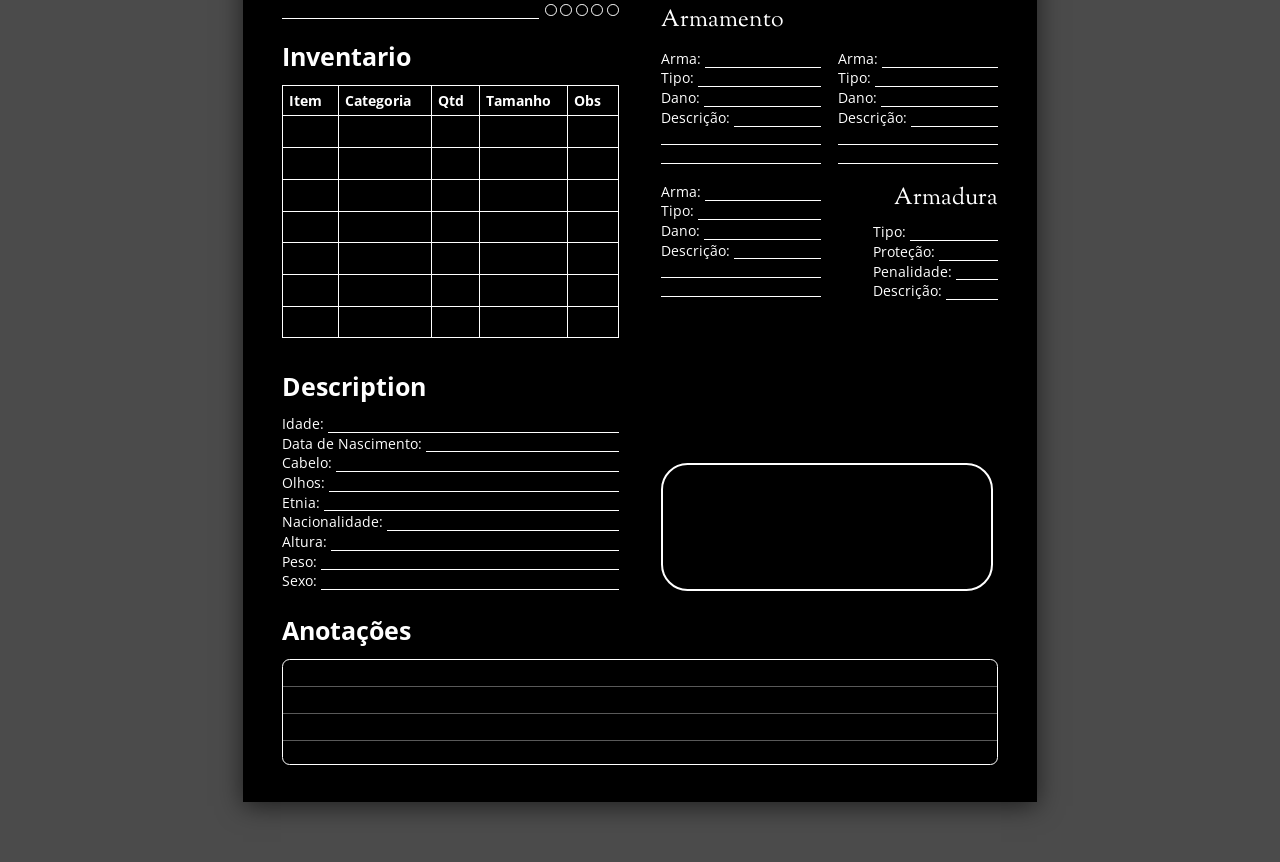
==== commit 5ef5b2d8: "Add files via upload" ====
--- a/index.html
+++ b/index.html
@@ -20,6 +20,7 @@
   <div class="toolbar-actions">
     <button id="btnPrint" type="button">Imprimir / Salvar PDF</button>
     <button id="btnReset" type="button">Limpar ficha</button>
+    <span id="artemisStatus" class="artemis-status" aria-live="polite"></span>
     <span id="saveIndicator" class="save-indicator" aria-live="polite"></span>
   </div>
 </div>
@@ -214,6 +215,20 @@
 
 </div>
 
+<!-- Integração com a Artemis (Discord). Sem Firebase configurado, a ficha funciona como antes. -->
+<script src="firebase-config.js"></script>
+<script>
+  // Decide antes do script.js se a ficha vem do Firebase (link da Artemis) ou do navegador.
+  (function () {
+    var cfg = window.FIREBASE_CONFIG || {};
+    var configurado = cfg.apiKey && cfg.apiKey.indexOf('COLE_') !== 0;
+    var temLink = new URLSearchParams(location.search).has('f');
+    var vinculado = false;
+    try { vinculado = !!localStorage.getItem('artemis_vinculo'); } catch (e) {}
+    window.ARTEMIS_ONLINE = !!(configurado && (temLink || vinculado));
+  })();
+</script>
 <script src="script.js"></script>
+<script type="module" src="integracao.js"></script>
 </body>
 </html>
--- a/style.css
+++ b/style.css
@@ -110,6 +110,12 @@
 }
 .save-indicator.show { opacity: 1; }
 
+/* Status da conexão com a Artemis (Discord) */
+.artemis-status { font-size: 12px; color: #bbb; max-width: 340px; }
+.artemis-status:empty { display: none; }
+.artemis-status.ok { color: #8fd18f; }
+.artemis-status.erro { color: #e88; }
+
 /* ==========================================================================
    ESTRUTURA GERAL DAS PÁGINAS
    ========================================================================== */
@@ -497,7 +503,18 @@
   text-align: center;
   margin-top: .5mm;
 }
-.roll-quality { text-align: center; font-weight: 700; }
+.roll-quality {
+  text-align: center;
+  font-weight: 800;
+  font-size: 5.6mm;
+  letter-spacing: .02em;
+}
+.roll-quality.q-critfail { color: #ff3b3b; }
+.roll-quality.q-ruim     { color: #ff8a3b; }
+.roll-quality.q-normal   { color: #e8e8e8; }
+.roll-quality.q-bom      { color: #6fd66f; }
+.roll-quality.q-excelente{ color: #3ba9ff; }
+.roll-quality.q-extremo  { color: #ffd23b; }
 
 /* ==========================================================================
    ATRIBUTOS / HABILIDADES — grade de listas com pontos
@@ -527,8 +544,8 @@
 }
 .trait-row:hover { background: rgba(255,255,255,0.06); }
 .trait-row.selected {
-  background: rgba(255, 122, 0, 0.18);
-  box-shadow: inset 0 0 0 .35mm #ff7a00;
+  background: rgba(255, 255, 255, 0.16);
+  box-shadow: inset 0 0 0 .35mm #ffffff;
 }
 .trait-label {
   font-family: var(--f-sans);
@@ -567,13 +584,28 @@
   display: grid;
   grid-template-columns: 47% 47%;
   column-gap: 6%;
-  grid-template-rows: auto auto;
+  grid-template-rows: auto auto auto;
   align-content: start;
 }
 .p2-col-left  { grid-column: 1; grid-row: 1; }
 .p2-col-right { grid-column: 2; grid-row: 1; }
 .p2-bottom-left  { grid-column: 1; grid-row: 2; margin-top: 6mm; }
 .p2-bottom-right { grid-column: 2; grid-row: 2; margin-top: 6mm; align-self: end; }
+.p2-notes { grid-column: 1 / 3; grid-row: 3; margin-top: 6mm; }
+.notes-area {
+  min-height: 28mm;
+  border: .35mm solid var(--c-text);
+  border-radius: 2mm;
+  padding: 3mm;
+  font-family: var(--f-sans);
+  font-size: 3.4mm;
+  line-height: 1.6;
+  background-image: repeating-linear-gradient(
+    to bottom,
+    transparent, transparent 6.9mm,
+    rgba(255,255,255,0.35) 6.9mm, rgba(255,255,255,0.35) 7.1mm
+  );
+}
 
 /* ---- Linhas em branco (Outras características / Antecedentes) ---- */
 .blank-rows { margin-bottom: 5mm; }
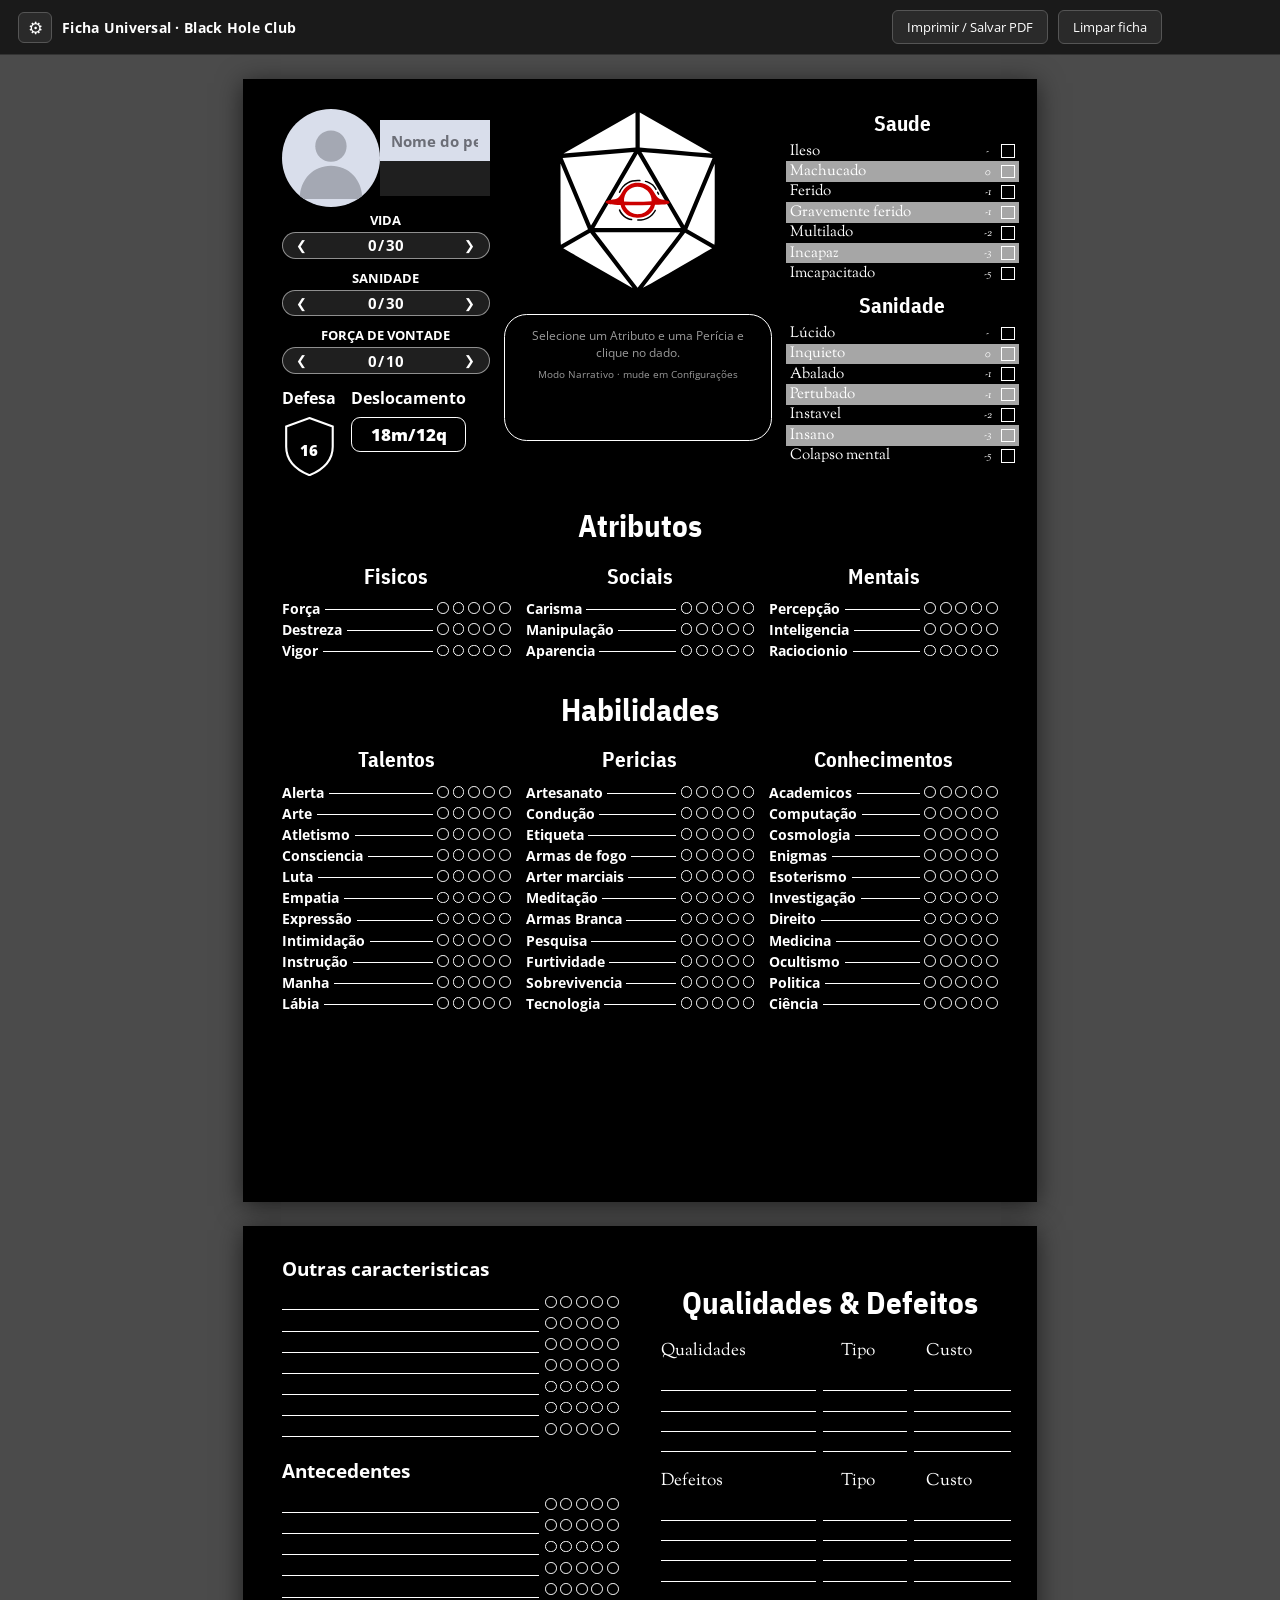
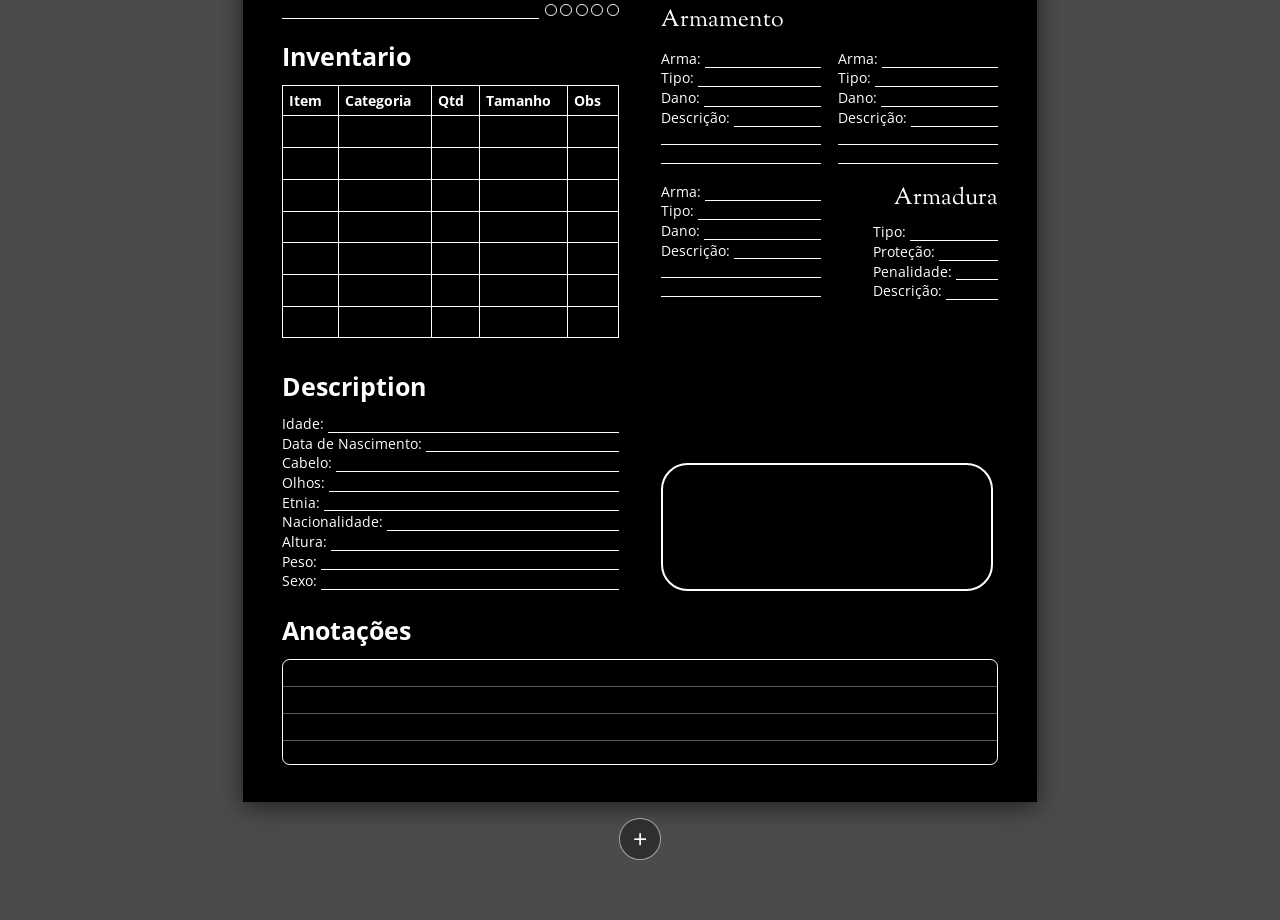
==== commit 0616f054: "Add files via upload" ====
--- a/index.html
+++ b/index.html
@@ -11,12 +11,23 @@
 <link href="https://fonts.googleapis.com/css2?family=IBM+Plex+Sans+Condensed:wght@400;600;700&family=Open+Sans:wght@400;600;700;800&family=Sorts+Mill+Goudy&display=swap" rel="stylesheet">
 
 <link rel="stylesheet" href="style.css">
+<script>
+  // Aplica o tema salvo antes da página aparecer (evita piscar no modo claro).
+  try {
+    var c = JSON.parse(localStorage.getItem('bhcConfig_v1') || '{}');
+    if (c.tema === 'claro') document.documentElement.classList.add('tema-claro');
+    if (c.notasNoPdf === false) document.documentElement.classList.add('sem-notas-pdf');
+  } catch (e) {}
+</script>
 </head>
 <body>
 
 <!-- Barra de ferramentas fixa (não aparece na impressão) -->
 <div class="toolbar no-print">
-  <span class="toolbar-title">Ficha Universal · Black Hole Club</span>
+  <div class="toolbar-left">
+    <button id="btnCfg" class="toolbar-cfg" type="button" aria-label="Abrir configurações" aria-controls="cfgPanel">&#9881;</button>
+    <span class="toolbar-title">Ficha Universal · Black Hole Club</span>
+  </div>
   <div class="toolbar-actions">
     <button id="btnPrint" type="button">Imprimir / Salvar PDF</button>
     <button id="btnReset" type="button">Limpar ficha</button>
@@ -24,6 +35,44 @@
     <span id="saveIndicator" class="save-indicator" aria-live="polite"></span>
   </div>
 </div>
+
+<!-- Aba lateral de configurações (abre pela esquerda; não aparece na impressão) -->
+<div class="cfg-backdrop no-print" id="cfgBackdrop"></div>
+<aside class="cfg-panel no-print" id="cfgPanel" aria-label="Configurações" aria-hidden="true">
+  <div class="cfg-head">
+    <h2>Configurações</h2>
+    <button id="cfgClose" class="cfg-close" type="button" aria-label="Fechar configurações">&times;</button>
+  </div>
+
+  <section class="cfg-group">
+    <h3>Aparência</h3>
+    <div class="cfg-seg" data-cfg="tema" role="group" aria-label="Tema">
+      <button type="button" data-value="escuro">Escuro</button>
+      <button type="button" data-value="claro">Claro</button>
+    </div>
+  </section>
+
+  <section class="cfg-group">
+    <h3>Rolagem</h3>
+    <div class="cfg-seg" data-cfg="modo" role="group" aria-label="Modo de rolagem">
+      <button type="button" data-value="narrativo">Narrativo</button>
+      <button type="button" data-value="classico">Clássico</button>
+    </div>
+    <label class="cfg-switch">
+      <input type="checkbox" data-cfg="animacao">
+      <span>Animação do dado</span>
+    </label>
+    <p class="cfg-hint">Com a animação ligada, clique no dado durante a rolagem para pular direto ao resultado.</p>
+  </section>
+
+  <section class="cfg-group">
+    <h3>Anotações</h3>
+    <label class="cfg-switch">
+      <input type="checkbox" data-cfg="notasNoPdf">
+      <span>Incluir as anotações no PDF</span>
+    </label>
+  </section>
+</aside>
 
 <div class="sheet-wrapper">
 
@@ -102,15 +151,35 @@
 
       <div class="col-center">
         <button class="logo-module dice-roll-btn" id="diceRollBtn" type="button" aria-label="Rolar dado">
-          <img class="dice-logo-img" src="[data-uri]" alt="">
+          <svg class="dice-svg" id="diceSvg" viewBox="10 3 125 142" xmlns="http://www.w3.org/2000/svg" aria-hidden="true">
+            <g class="dice-body">
+              <g class="dice-faces" fill="#ffffff">
+              <path d="M 14.38 37.2 C 33.23 26.37 52.08 15.54 71.02 4.81 C 71.06 14.05 71.02 23.27 71.05 32.5 C 52.15 34.07 33.28 35.75 14.4 37.25 Z M 14.38 37.2"/>
+              <path d="M 74.42 4.8 C 93.33 15.54 112.22 26.32 131.07 37.23 C 125.76 36.89 120.49 36.36 115.21 35.96 C 105.7 35.13 96.19 34.33 86.68 33.53 C 82.58 33.2 78.5 32.8 74.38 32.5 C 74.36 23.27 74.38 14.04 74.38 4.82 Z M 74.42 4.8"/>
+              <path d="M 13.69 40.64 C 32.36 39.05 51.03 37.49 69.73 35.91 C 59.56 53.46 49.35 70.97 39.14 88.48 C 38.08 90.24 37.16 92.09 35.96 93.8 C 33.01 87 30.23 80.14 27.35 73.34 C 22.77 62.46 18.27 51.55 13.66 40.68 Z M 13.69 40.64"/>
+              <path d="M 75.75 35.9 C 85.41 36.69 95.08 37.53 104.75 38.34 C 113.74 39.07 122.72 39.91 131.74 40.65 C 124.35 58.41 116.9 76.13 109.49 93.88 C 103.76 84.23 98.17 74.52 92.51 64.85 C 86.91 55.22 81.29 45.6 75.72 35.95 Z M 75.75 35.9"/>
+              <path d="M 58.84 61.17 C 63.48 53.25 68.08 45.32 72.7 37.36 C 84.06 56.86 95.43 76.32 106.77 95.84 C 84.07 95.88 61.4 95.84 38.7 95.86 C 41.21 91.27 43.92 86.81 46.52 82.29 C 50.66 75.27 54.74 68.21 58.84 61.17 Z M 58.84 61.17"/>
+              <path d="M 12.02 45.28 C 12.29 45.67 12.45 46.12 12.63 46.56 C 19.59 63.3 26.64 80 33.61 96.76 C 26.5 100.89 19.41 105 12.27 109.06 C 11.92 106.43 12.07 103.8 12.04 101.19 C 12 82.55 11.97 63.92 11.96 45.29 Z M 12.02 45.28"/>
+              <path d="M 129.62 54.23 C 130.89 51.26 132.07 48.24 133.41 45.27 C 133.45 63.87 133.41 82.43 133.4 101 C 133.34 103.68 133.58 106.38 133.15 109.06 C 126.02 104.99 118.94 100.89 111.84 96.79 C 117.74 82.57 123.69 68.41 129.62 54.23 Z M 129.62 54.23"/>
+              <path d="M 39.24 99.16 C 61.57 99.14 83.9 99.16 106.26 99.17 C 98.97 108.69 91.68 118.18 84.39 127.66 C 80.5 132.75 76.59 137.81 72.71 142.94 C 61.59 128.3 50.34 113.8 39.21 99.2 Z M 39.24 99.16"/>
+              <path d="M 14.12 111.8 C 21.18 107.74 28.24 103.66 35.32 99.6 C 37.32 102.03 39.13 104.59 41.1 107.03 C 49.95 118.64 58.89 130.18 67.74 141.79 C 68.05 142.18 68.34 142.57 68.61 143.03 C 52.42 133.84 36.3 124.59 20.16 115.38 C 18.16 114.18 16.09 113.1 14.12 111.85 Z M 14.12 111.8"/>
+              <path d="M 110.12 99.6 C 112.61 101.1 115.2 102.45 117.68 103.96 C 122.25 106.55 126.78 109.2 131.36 111.83 C 122.21 117.18 112.99 122.36 103.83 127.64 C 99.12 130.34 94.4 133.02 89.69 135.72 C 85.41 138.13 81.19 140.63 76.86 142.99 C 78.79 140.24 80.88 137.65 82.89 135 C 90.65 124.86 98.46 114.75 106.21 104.61 C 107.52 102.95 108.75 101.24 110.08 99.61 Z M 110.12 99.6"/>
+              </g>
+              <g class="dice-hole">
+              <path fill="#cc0000" d="M 90.38 72.95 C 87.48 72.17 85.68 66.79 83.08 64.1 C 80.8 61.75 77.12 60.45 73.85 60.23 C 71.03 60.03 68.82 60.35 66.35 61.74 C 64.7 62.67 63.08 63.84 61.96 65.37 C 59.3 69.06 58.54 72.64 54.86 73.11 C 49.12 73.84 47.02 74.45 47.49 75.66 C 48.03 77.05 51.2 77.37 54.83 77.56 C 56.37 77.64 57.86 77.71 59.3 77.76 C 59.79 80.43 61.99 83.68 64.1 85.17 C 66.07 86.56 68.47 87.26 70.86 87.56 C 74.46 88.01 78.15 87.43 81.19 85.46 C 83.92 83.7 85.73 80.63 86.41 77.54 C 88.21 77.47 90.07 77.39 92 77.32 C 93.14 77.27 97.36 77.13 97.79 75.86 C 98.36 74.18 94.14 73.96 90.38 72.95 Z M 64.95 66.59 C 71.96 59.28 84.3 65.12 83.67 74.78 C 75.19 75.41 69.11 75.36 61.99 74.93 C 61.8 71.9 62.84 68.78 64.95 66.59 Z M 74.41 84.89 C 69.95 85.56 65.2 83.13 63.12 79.13 C 62.91 78.72 62.73 78.3 62.58 77.86 C 69.8 78.05 76.13 77.91 83.08 77.66 C 81.75 81.37 78.32 84.31 74.41 84.89 Z M 74.41 84.89"/>
+              <path fill="#000000" d="M 73.35 90.2 C 73.17 90.2 73 90.2 72.81 90.19 C 72.49 90.18 72.24 89.92 72.25 89.6 C 72.26 89.28 72.52 89.02 72.84 89.03 C 75.78 89.11 78.17 88.57 80.59 87.3 C 82.92 86.08 84.87 84.12 86.08 81.79 C 86.23 81.51 86.58 81.4 86.86 81.54 C 87.15 81.69 87.26 82.04 87.11 82.33 C 85.79 84.87 83.67 87 81.13 88.33 C 78.71 89.6 76.22 90.2 73.35 90.2 Z M 73.35 90.2"/>
+              <path fill="#000000" d="M 67.96 89.77 C 67.94 89.77 67.91 89.77 67.89 89.77 C 65.71 89.46 63.61 88.54 61.82 87.11 C 60.03 85.67 58.68 83.82 57.91 81.77 C 57.79 81.46 57.95 81.13 58.25 81.02 C 58.54 80.91 58.88 81.06 58.99 81.36 C 59.69 83.22 60.92 84.89 62.55 86.2 C 64.18 87.5 66.07 88.34 68.05 88.62 C 68.36 88.66 68.59 88.96 68.54 89.27 C 68.5 89.56 68.25 89.77 67.96 89.77 Z M 67.96 89.77"/>
+              <path fill="#000000" d="M 58.46 68.32 C 58.39 68.32 58.32 68.31 58.25 68.28 C 57.95 68.17 57.8 67.83 57.92 67.53 C 59.16 64.27 61.63 61.44 64.69 59.76 C 67.44 58.25 70.65 57.64 74.52 57.91 C 74.83 57.94 75.07 58.21 75.05 58.54 C 75.03 58.86 74.75 59.1 74.43 59.07 C 70.8 58.82 67.8 59.38 65.25 60.78 C 62.43 62.33 60.15 64.94 59 67.95 C 58.91 68.18 58.69 68.32 58.46 68.32 Z M 58.46 68.32"/>
+              <path fill="#000000" d="M 87.14 66.04 C 86.93 66.04 86.73 65.92 86.62 65.72 C 85.97 64.46 85.3 63.7 84.18 62.46 C 83.2 61.39 80.31 60 78.78 59.7 C 78.46 59.64 78.26 59.34 78.32 59.02 C 78.38 58.71 78.68 58.5 79 58.56 C 80.76 58.91 83.84 60.38 85.04 61.68 C 86.19 62.95 86.94 63.8 87.65 65.19 C 87.8 65.47 87.69 65.82 87.4 65.97 C 87.32 66.02 87.23 66.04 87.14 66.04 Z M 87.14 66.04"/>
+              <path fill="#000000" d="M 89.22 69.79 C 89.01 69.79 88.81 69.68 88.71 69.48 L 87.93 68.04 C 87.78 67.75 87.89 67.4 88.17 67.25 C 88.45 67.1 88.8 67.21 88.95 67.49 L 89.73 68.94 C 89.88 69.22 89.78 69.57 89.49 69.72 C 89.41 69.77 89.31 69.79 89.22 69.79 Z M 89.22 69.79"/>
+              </g>
+              <text class="dice-face-num" x="72.7" y="79" text-anchor="middle" dominant-baseline="central"></text>
+            </g>
+          </svg>
         </button>
 
         <!-- Caixa de resultados das rolagens (substitui a antiga posição de Defesa/Deslocamento) -->
         <div class="roll-panel">
-          <div class="roll-mode-toggle" role="group" aria-label="Modo de rolagem">
-            <button type="button" class="roll-mode-btn active" data-mode="narrativo">Narrativo</button>
-            <button type="button" class="roll-mode-btn" data-mode="classico">Clássico</button>
-          </div>
           <div class="roll-result" id="rollResult">
             <p class="roll-empty">Selecione um Atributo e uma Perícia e clique no dado.</p>
           </div>
@@ -212,6 +281,17 @@
     </div>
 
   </section>
+
+  <!-- ======================= ANOTAÇÕES (abre pelo +) ======================= -->
+  <section class="page notes-page" id="notesPage" aria-label="Anotações">
+    <button class="notes-min no-print" id="notesMin" type="button" aria-label="Minimizar anotações">&minus;</button>
+    <textarea id="notesText" class="notes-text" data-key="notas-livres" spellcheck="false" aria-label="Anotações"></textarea>
+    <div class="notes-print" id="notesPrint" aria-hidden="true"></div>
+  </section>
+
+  <div class="notes-add-wrap no-print" id="notesAddWrap">
+    <button class="notes-add" id="notesAdd" type="button" aria-label="Abrir página de anotações">+</button>
+  </div>
 
 </div>
 
--- a/style.css
+++ b/style.css
@@ -13,6 +13,7 @@
   --c-vida:          #CC0000;
   --c-sanidade:      #561269;
   --c-forca:         #CC7A00;
+  --c-ov:            255, 255, 255; /* cor (RGB) das sobreposições translúcidas */
   --c-flag-light:    #D9DEEB;
   --c-flag-red:      #FF3131;
   --c-flag-navy:     #1800AD;
@@ -30,6 +31,39 @@
   --margin-x: 10.3mm;    /* ~4.9% da largura, medido no original */
 
   --fs-base: 3.15mm;
+
+  /* ---- Cores do total de sucessos: 0 · 1–2 · 3–4 · 5–6 · 7–8 · 9+ ---- */
+  --res-0: #7d0f0f;  /* vermelho bem escuro */
+  --res-1: #ff6b6b;  /* vermelho claro */
+  --res-2: #ece4d2;  /* branco diferente do texto */
+  --res-3: #4da3ff;  /* azul */
+  --res-4: #b36bff;  /* roxo */
+  --res-5: #ff5fb0;  /* rosa */
+
+  /* ---- Cor do número na face do dado ---- */
+  --c-face-success: #cc0000;
+  --c-face-crit:    #7B1FA2;
+  --c-page-out:     #4b4b4b; /* fundo fora das páginas */
+}
+
+/* ---- Tema claro (escolhido na aba de configurações) ---- */
+html.tema-claro {
+  --c-bg:           #ffffff;
+  --c-text:         #141414;
+  --c-stripe:       #d9d9d9;
+  --c-ov:           0, 0, 0;
+  --c-page-out:     #c9c9c9;
+  --c-placeholder:  #9aa0ad;
+
+  --res-0: #5c0000;
+  --res-1: #e03a3a;
+  --res-2: #8d8676;
+  --res-3: #1f6fd6;
+  --res-4: #8a3fe0;
+  --res-5: #e0237f;
+
+  --c-face-success: #ff4040;
+  --c-face-crit:    #c58bff;
 }
 
 /* ==========================================================================
@@ -40,7 +74,7 @@
 html, body {
   margin: 0;
   padding: 0;
-  background: #4b4b4b;
+  background: var(--c-page-out);
   color: var(--c-text);
   font-family: var(--f-sans);
 }
@@ -56,7 +90,7 @@
 }
 [contenteditable="true"]:hover,
 [contenteditable="true"]:focus {
-  background: rgba(255,255,255,0.08);
+  background: rgba(var(--c-ov),0.08);
 }
 
 input[type="text"] {
@@ -70,7 +104,7 @@
 }
 input[type="text"]:hover,
 input[type="text"]:focus {
-  background: rgba(255,255,255,0.08);
+  background: rgba(var(--c-ov),0.08);
 }
 
 /* ==========================================================================
@@ -88,7 +122,21 @@
   background: #1a1a1a;
   border-bottom: 1px solid #333;
   font-family: var(--f-sans);
-}
+  color: #fff;
+}
+.toolbar-left { display: flex; align-items: center; gap: 10px; min-width: 0; }
+.toolbar-cfg {
+  background: #2a2a2a;
+  color: #fff;
+  border: 1px solid #555;
+  border-radius: 6px;
+  width: 34px;
+  height: 31px;
+  font-size: 17px;
+  line-height: 1;
+  padding: 0;
+}
+.toolbar-cfg:hover { background: #3a3a3a; }
 .toolbar-title { font-weight: 700; letter-spacing: .02em; font-size: 14px; }
 .toolbar-actions { display: flex; align-items: center; gap: 10px; }
 .toolbar-actions button {
@@ -247,7 +295,8 @@
   flex-direction: column;
   overflow: hidden;
 }
-.flag-name {
+.flag-name,
+input[type="text"].flag-name {
   flex: 54;
   background: var(--c-flag-light);
   color: #14141a;
@@ -258,11 +307,12 @@
   font-size: 4mm;
 }
 .flag-name::placeholder { color: #14141a; opacity: .55; }
-.flag-name:hover, .flag-name:focus { background: var(--c-flag-light); }
+.flag-name:hover, .flag-name:focus,
+input[type="text"].flag-name:hover, input[type="text"].flag-name:focus { background: var(--c-flag-light); }
 .flag-stat {
   position: relative;
   overflow: hidden;
-  background: rgba(255, 255, 255, 0.12);
+  background: rgba(var(--c-ov), 0.12);
 }
 .flag-stat-vida     { flex: 27; }
 .flag-stat-sanidade { flex: 19; }
@@ -282,11 +332,35 @@
   margin: 0 auto;
   aspect-ratio: 200 / 230;
 }
-.dice-logo-img {
+.dice-logo-img,
+.dice-svg {
   width: 100%;
-  height: auto;
+  height: 100%;
   display: block;
-}
+  overflow: visible;
+}
+
+/* ---- Animação do dado ----
+   As peças giram em torno do próprio centro; o número aparece na face do meio. */
+.dice-body,
+.dice-hole,
+.dice-face-num {
+  transform-box: fill-box;
+  transform-origin: center;
+}
+.dice-face-num {
+  font-family: var(--f-display);
+  font-weight: 700;
+  font-size: 27px;
+  fill: var(--c-bg);
+  opacity: 0;
+}
+.dice-faces { fill: var(--c-text); }
+.dice-face-num.is-success { fill: var(--c-face-success); }
+.dice-face-num.is-crit    { fill: var(--c-face-crit); font-size: 30px; }
+.dice-roll-btn.is-rolling { cursor: progress; }
+.dice-roll-btn.is-rolling:hover,
+.dice-roll-btn.is-rolling:active { transform: none; }
 
 /* ---- Saúde / Sanidade ---- */
 .status-tables { font-family: var(--f-serif); }
@@ -348,8 +422,8 @@
   border-radius: 3.6mm;
   padding: 0 2.5mm;
   overflow: hidden;
-  background: rgba(255, 255, 255, 0.12);
-  border: .3mm solid rgba(255, 255, 255, 0.5);
+  background: rgba(var(--c-ov), 0.12);
+  border: .3mm solid rgba(var(--c-ov), 0.5);
 }
 .bar-fill {
   position: absolute;
@@ -445,25 +519,6 @@
   flex-direction: column;
   gap: 2mm;
 }
-.roll-mode-toggle {
-  display: flex;
-  gap: 2mm;
-  justify-content: center;
-}
-.roll-mode-btn {
-  background: transparent;
-  border: .35mm solid var(--c-text);
-  border-radius: 4mm;
-  color: var(--c-text);
-  font-family: var(--f-sans);
-  font-weight: 700;
-  font-size: 3mm;
-  padding: 1mm 3mm;
-}
-.roll-mode-btn.active {
-  background: var(--c-text);
-  color: #000;
-}
 .roll-result {
   flex: 1;
   font-family: var(--f-sans);
@@ -476,6 +531,7 @@
   opacity: .6;
   margin: auto;
 }
+.roll-empty-sub { display: block; margin-top: 1.5mm; font-size: 2.6mm; }
 .roll-line { display: flex; justify-content: space-between; gap: 2mm; }
 .roll-line strong { font-weight: 700; }
 .roll-dice-values {
@@ -495,26 +551,44 @@
   font-size: 2.8mm;
   font-weight: 700;
 }
-.roll-die.success { background: var(--c-text); color: #000; }
+.roll-die.success { background: var(--c-text); color: var(--c-bg); }
 .roll-die.crit { background: var(--c-vida); color: #fff; border-color: var(--c-vida); }
+.roll-die.pop { animation: rollDiePop .18s ease-out; }
+@keyframes rollDiePop {
+  from { transform: scale(.6); opacity: 0; }
+  to   { transform: scale(1);  opacity: 1; }
+}
 .roll-final {
   font-size: 4mm;
   font-weight: 800;
   text-align: center;
   margin-top: .5mm;
 }
-.roll-quality {
-  text-align: center;
-  font-weight: 800;
-  font-size: 5.6mm;
-  letter-spacing: .02em;
-}
-.roll-quality.q-critfail { color: #ff3b3b; }
-.roll-quality.q-ruim     { color: #ff8a3b; }
-.roll-quality.q-normal   { color: #e8e8e8; }
-.roll-quality.q-bom      { color: #6fd66f; }
-.roll-quality.q-excelente{ color: #3ba9ff; }
-.roll-quality.q-extremo  { color: #ffd23b; }
+.roll-score {
+  display: flex;
+  flex-direction: column;
+  align-items: center;
+  line-height: 1;
+  margin-top: 1mm;
+}
+.roll-score-num {
+  font-family: var(--f-display);
+  font-weight: 700;
+  font-size: 13mm;
+}
+.roll-score-label {
+  font-size: 2.8mm;
+  letter-spacing: .08em;
+  text-transform: uppercase;
+  margin-top: .8mm;
+  opacity: .85;
+}
+.res-0 { color: var(--res-0); }
+.res-1 { color: var(--res-1); }
+.res-2 { color: var(--res-2); }
+.res-3 { color: var(--res-3); }
+.res-4 { color: var(--res-4); }
+.res-5 { color: var(--res-5); }
 
 /* ==========================================================================
    ATRIBUTOS / HABILIDADES — grade de listas com pontos
@@ -542,10 +616,10 @@
   margin: 0 -1mm;
   transition: background .12s ease;
 }
-.trait-row:hover { background: rgba(255,255,255,0.06); }
+.trait-row:hover { background: rgba(var(--c-ov),0.06); }
 .trait-row.selected {
-  background: rgba(255, 255, 255, 0.16);
-  box-shadow: inset 0 0 0 .35mm #ffffff;
+  background: rgba(var(--c-ov), 0.16);
+  box-shadow: inset 0 0 0 .35mm var(--c-text);
 }
 .trait-label {
   font-family: var(--f-sans);
@@ -603,7 +677,7 @@
   background-image: repeating-linear-gradient(
     to bottom,
     transparent, transparent 6.9mm,
-    rgba(255,255,255,0.35) 6.9mm, rgba(255,255,255,0.35) 7.1mm
+    rgba(var(--c-ov),0.35) 6.9mm, rgba(var(--c-ov),0.35) 7.1mm
   );
 }
 
@@ -734,7 +808,7 @@
    IMPRESSÃO
    ========================================================================== */
 @media print {
-  html, body { background: #fff; }
+  html, body { background: var(--c-bg); }
   * {
     -webkit-print-color-adjust: exact !important;
     print-color-adjust: exact !important;
@@ -747,9 +821,14 @@
     margin: 0;
     width: 210mm;
     min-height: 297mm;
-    page-break-after: always;
   }
-  .page:last-child { page-break-after: auto; }
+  .page + .page { break-before: page; page-break-before: always; }
+  /* Anotações: só saem se tiverem texto (e se a opção estiver ligada) */
+  .notes-page { display: none !important; min-height: 0; }
+  .notes-page.tem-texto { display: block !important; }
+  html.sem-notas-pdf .notes-page { display: none !important; }
+  .notes-text { display: none !important; }
+  .notes-page .notes-print { display: block; }
   @page {
     size: A4;
     margin: 0;
@@ -762,3 +841,153 @@
 @media (max-width: 210mm) {
   .sheet-wrapper { align-items: flex-start; overflow-x: auto; }
 }
+
+
+/* ==========================================================================
+   ABA LATERAL DE CONFIGURAÇÕES (abre pela esquerda)
+   ========================================================================== */
+.cfg-backdrop {
+  position: fixed;
+  inset: 0;
+  z-index: 190;
+  background: rgba(0, 0, 0, .5);
+  opacity: 0;
+  visibility: hidden;
+  transition: opacity .25s ease, visibility 0s linear .25s;
+}
+.cfg-backdrop.open { opacity: 1; visibility: visible; transition-delay: 0s; }
+
+.cfg-panel {
+  position: fixed;
+  top: 0;
+  left: 0;
+  bottom: 0;
+  z-index: 200;
+  width: min(320px, 86vw);
+  padding: 16px 18px 24px;
+  overflow-y: auto;
+  background: #1a1a1a;
+  color: #eee;
+  border-right: 1px solid #333;
+  box-shadow: 4px 0 24px rgba(0, 0, 0, .5);
+  font-family: var(--f-sans);
+  transform: translateX(-100%);
+  visibility: hidden;
+  transition: transform .25s ease, visibility 0s linear .25s;
+}
+.cfg-panel.open { transform: none; visibility: visible; transition-delay: 0s; }
+
+.cfg-head { display: flex; align-items: center; justify-content: space-between; margin-bottom: 18px; }
+.cfg-head h2 { margin: 0; font-size: 16px; font-weight: 700; }
+.cfg-close {
+  background: none;
+  border: none;
+  color: #eee;
+  font-size: 26px;
+  line-height: 1;
+  padding: 0 4px;
+}
+.cfg-group { padding: 14px 0; border-top: 1px solid #2c2c2c; }
+.cfg-group h3 {
+  margin: 0 0 10px;
+  font-size: 11px;
+  font-weight: 700;
+  letter-spacing: .08em;
+  text-transform: uppercase;
+  color: #9a9a9a;
+}
+.cfg-seg { display: flex; border: 1px solid #555; border-radius: 6px; overflow: hidden; }
+.cfg-seg button {
+  flex: 1;
+  background: transparent;
+  color: #eee;
+  border: none;
+  padding: 8px 10px;
+  font-size: 13px;
+}
+.cfg-seg button + button { border-left: 1px solid #555; }
+.cfg-seg button:hover { background: #2a2a2a; }
+.cfg-seg button.active { background: #eee; color: #111; font-weight: 700; }
+.cfg-switch {
+  display: flex;
+  align-items: center;
+  gap: 10px;
+  margin-top: 12px;
+  font-size: 13px;
+  cursor: pointer;
+}
+.cfg-seg + .cfg-switch { margin-top: 14px; }
+.cfg-switch input { width: 16px; height: 16px; accent-color: #eee; }
+.cfg-hint { margin: 8px 0 0; font-size: 12px; line-height: 1.45; color: #9a9a9a; }
+
+/* ==========================================================================
+   ANOTAÇÕES — página extra, minimalista, que cresce conforme se escreve
+   ========================================================================== */
+.notes-page { display: none; overflow: visible; height: auto; }
+.notes-page.open { display: block; }
+.notes-text {
+  display: block;
+  width: 100%;
+  min-height: calc(var(--page-h) - 18mm);
+  border: none;
+  outline: none;
+  resize: none;
+  overflow: hidden;
+  padding: 0;
+  background: transparent;
+  color: var(--c-text);
+  font-family: var(--f-sans);
+  font-size: 3.6mm;
+  line-height: 1.7;
+}
+.notes-print {
+  display: none;
+  white-space: pre-wrap;
+  overflow-wrap: anywhere;
+  font-family: var(--f-sans);
+  font-size: 3.6mm;
+  line-height: 1.7;
+}
+.notes-min {
+  position: absolute;
+  top: 3mm;
+  right: 4mm;
+  z-index: 2;
+  width: 8mm;
+  height: 8mm;
+  border: .3mm solid rgba(var(--c-ov), .45);
+  border-radius: 50%;
+  background: transparent;
+  color: var(--c-text);
+  font-size: 5mm;
+  line-height: 1;
+  padding: 0;
+  opacity: .55;
+}
+.notes-min:hover { opacity: 1; }
+
+.notes-add-wrap { display: flex; justify-content: center; margin-top: -8px; }
+.notes-add-wrap.oculto { display: none; }
+.notes-add {
+  position: relative;
+  width: 11mm;
+  height: 11mm;
+  border: .35mm solid rgba(255, 255, 255, .55);
+  border-radius: 50%;
+  background: rgba(0, 0, 0, .35);
+  color: #fff;
+  font-size: 6.5mm;
+  line-height: 1;
+  padding: 0;
+}
+.notes-add:hover { background: rgba(0, 0, 0, .6); border-color: #fff; }
+.notes-add.tem-texto::after {
+  content: '';
+  position: absolute;
+  top: .6mm;
+  right: .6mm;
+  width: 2.2mm;
+  height: 2.2mm;
+  border-radius: 50%;
+  background: #fff;
+}
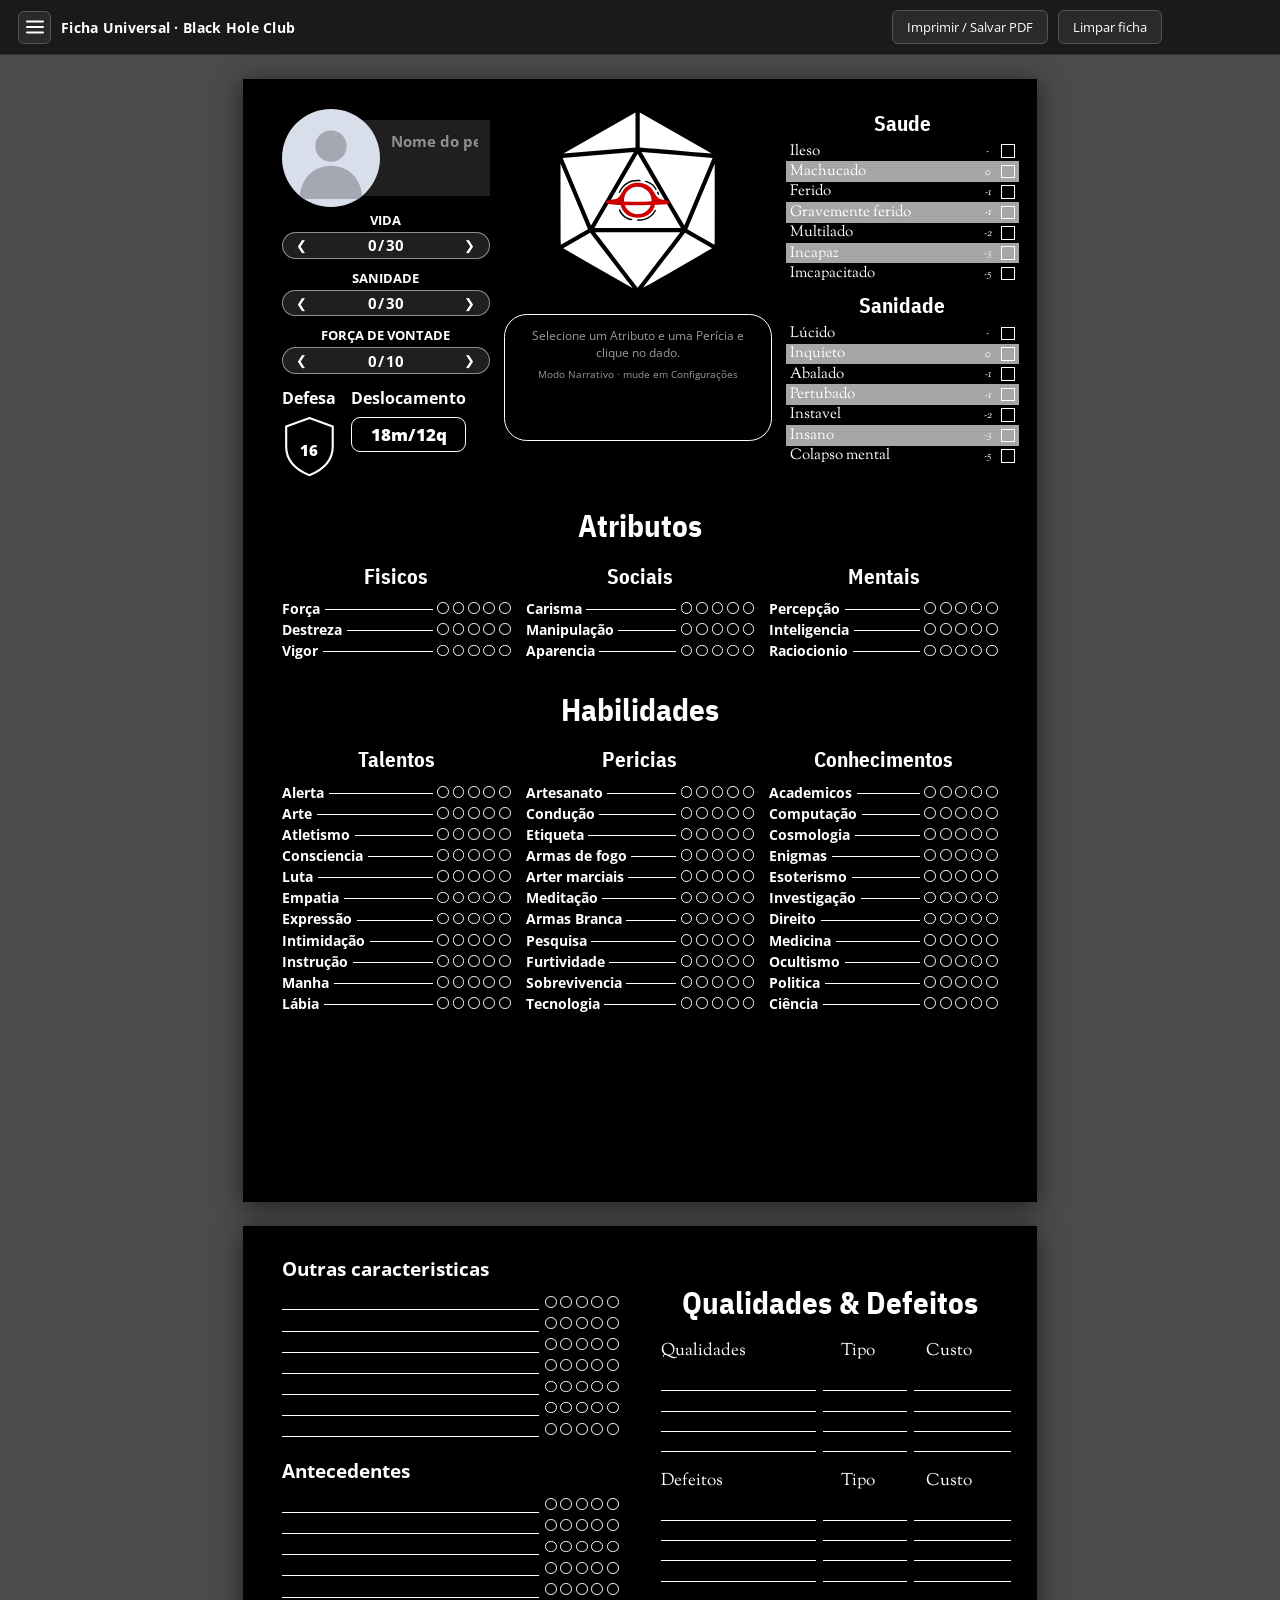
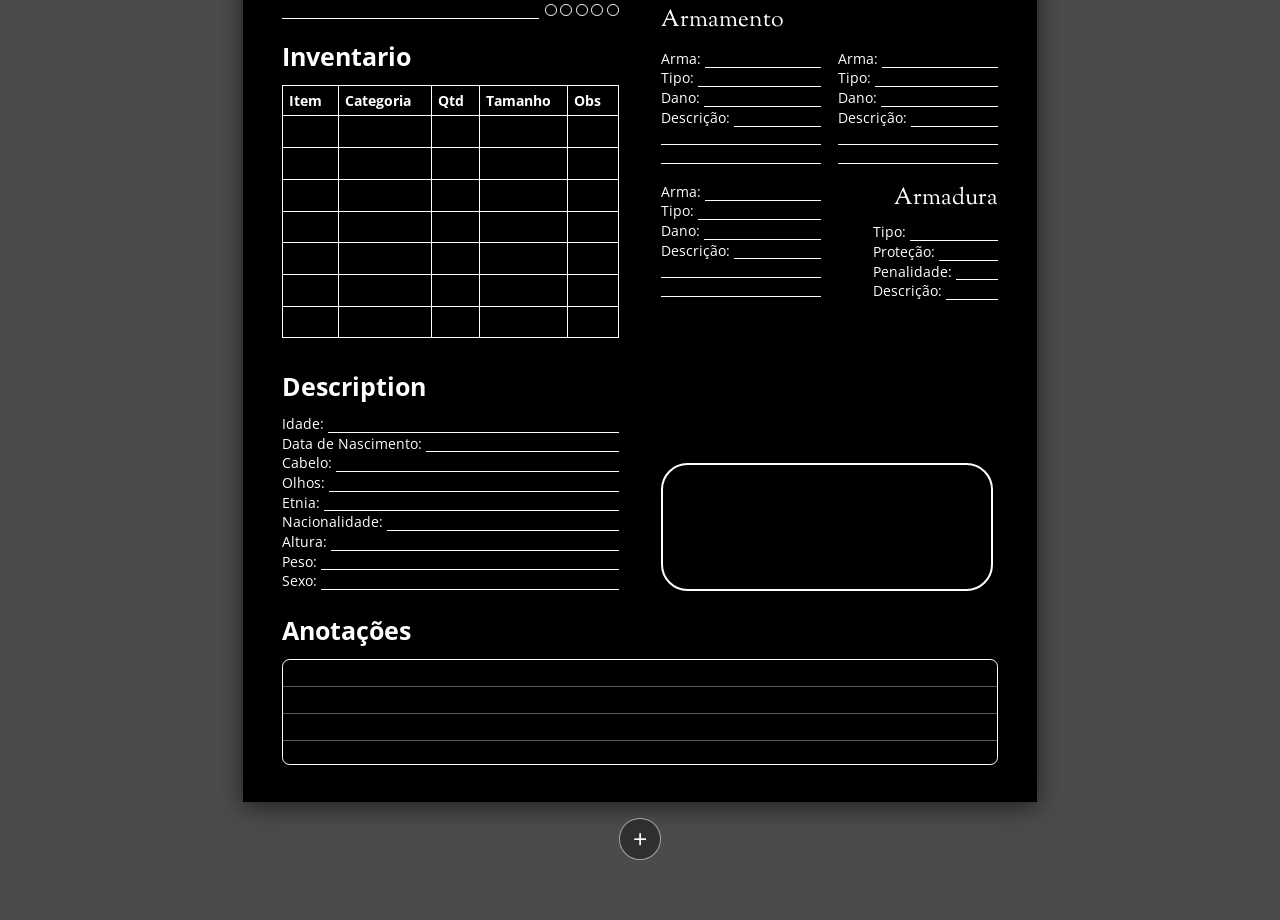
==== commit 83826b77: "Add files via upload" ====
--- a/index.html
+++ b/index.html
@@ -18,6 +18,14 @@
     if (c.tema === 'claro') document.documentElement.classList.add('tema-claro');
     if (c.notasNoPdf === false) document.documentElement.classList.add('sem-notas-pdf');
   } catch (e) {}
+  // Fundo personalizado (imagem escolhida na aba de configurações)
+  try {
+    var f = localStorage.getItem('bhcFundo_v1');
+    if (f) {
+      document.documentElement.style.setProperty('--fundo-img', 'url("' + f.replace(/["\\\n\r]/g, encodeURIComponent) + '")');
+      document.documentElement.classList.add('tem-fundo');
+    }
+  } catch (e) {}
 </script>
 </head>
 <body>
@@ -25,7 +33,9 @@
 <!-- Barra de ferramentas fixa (não aparece na impressão) -->
 <div class="toolbar no-print">
   <div class="toolbar-left">
-    <button id="btnCfg" class="toolbar-cfg" type="button" aria-label="Abrir configurações" aria-controls="cfgPanel">&#9881;</button>
+    <button id="btnCfg" class="toolbar-cfg" type="button" aria-label="Abrir configurações" aria-controls="cfgPanel">
+      <svg width="18" height="14" viewBox="0 0 18 14" aria-hidden="true"><path d="M1 1.5h16M1 7h16M1 12.5h16" fill="none" stroke="currentColor" stroke-width="2" stroke-linecap="round"/></svg>
+    </button>
     <span class="toolbar-title">Ficha Universal · Black Hole Club</span>
   </div>
   <div class="toolbar-actions">
@@ -58,11 +68,39 @@
       <button type="button" data-value="narrativo">Narrativo</button>
       <button type="button" data-value="classico">Clássico</button>
     </div>
+    <div class="cfg-sub" id="cfgDadoRow" hidden>
+      <label for="cfgDado">Tipo de dado do Modo Clássico</label>
+      <select id="cfgDado" class="cfg-select" data-cfg="dado">
+        <option value="4">d4</option>
+        <option value="6">d6</option>
+        <option value="8">d8</option>
+        <option value="10">d10</option>
+        <option value="12">d12</option>
+        <option value="20">d20</option>
+        <option value="100">d100</option>
+      </select>
+    </div>
     <label class="cfg-switch">
       <input type="checkbox" data-cfg="animacao">
       <span>Animação do dado</span>
     </label>
     <p class="cfg-hint">Com a animação ligada, clique no dado durante a rolagem para pular direto ao resultado.</p>
+  </section>
+
+  <section class="cfg-group">
+    <h3>Fundo do site</h3>
+    <p class="cfg-hint" style="margin-top:0">Troca só o fundo vazio, atrás da ficha. Vale apenas neste navegador.</p>
+    <div class="cfg-row">
+      <button type="button" class="cfg-btn" id="fundoEscolher">Enviar imagem</button>
+      <button type="button" class="cfg-btn" id="fundoRemover">Remover</button>
+    </div>
+    <input id="fundoArquivo" type="file" accept="image/*" hidden>
+    <div class="cfg-sub">
+      <label for="fundoUrl">Ou endereço (link) da imagem</label>
+      <input id="fundoUrl" class="cfg-input" type="text" placeholder="https://..." autocomplete="off" spellcheck="false">
+      <div class="cfg-row"><button type="button" class="cfg-btn" id="fundoUsarUrl">Usar este link</button></div>
+    </div>
+    <p class="cfg-msg" id="fundoMsg" aria-live="polite"></p>
   </section>
 
   <section class="cfg-group">
--- a/style.css
+++ b/style.css
@@ -126,16 +126,18 @@
 }
 .toolbar-left { display: flex; align-items: center; gap: 10px; min-width: 0; }
 .toolbar-cfg {
+  display: inline-flex;
+  align-items: center;
+  justify-content: center;
   background: #2a2a2a;
   color: #fff;
   border: 1px solid #555;
   border-radius: 6px;
-  width: 34px;
-  height: 31px;
-  font-size: 17px;
-  line-height: 1;
+  width: 33px;
+  height: 33px;
   padding: 0;
 }
+.toolbar-cfg svg { display: block; }
 .toolbar-cfg:hover { background: #3a3a3a; }
 .toolbar-title { font-weight: 700; letter-spacing: .02em; font-size: 14px; }
 .toolbar-actions { display: flex; align-items: center; gap: 10px; }
@@ -290,25 +292,26 @@
   flex: 1;
   height: 20.1mm;
   margin-left: -12.95mm;
-  padding-left: 12.95mm;
   display: flex;
   flex-direction: column;
   overflow: hidden;
 }
+/* O bloco do nome e as barras seguem por baixo do retrato (que fica na frente),
+   então não sobra vão preto nos cantos do círculo. */
 .flag-name,
 input[type="text"].flag-name {
   flex: 54;
-  background: var(--c-flag-light);
-  color: #14141a;
+  background: rgba(var(--c-ov), 0.12);
+  color: var(--c-text);
   border: none;
-  padding: 0 3mm;
+  padding: 0 3mm 0 calc(12.95mm + 3mm);
   font-family: var(--f-sans);
   font-weight: 700;
   font-size: 4mm;
 }
-.flag-name::placeholder { color: #14141a; opacity: .55; }
+.flag-name::placeholder { color: var(--c-text); opacity: .5; }
 .flag-name:hover, .flag-name:focus,
-input[type="text"].flag-name:hover, input[type="text"].flag-name:focus { background: var(--c-flag-light); }
+input[type="text"].flag-name:hover, input[type="text"].flag-name:focus { background: rgba(var(--c-ov), 0.12); }
 .flag-stat {
   position: relative;
   overflow: hidden;
@@ -358,6 +361,7 @@
 .dice-faces { fill: var(--c-text); }
 .dice-face-num.is-success { fill: var(--c-face-success); }
 .dice-face-num.is-crit    { fill: var(--c-face-crit); font-size: 30px; }
+.dice-face-num.is-wide    { font-size: 17px; }
 .dice-roll-btn.is-rolling { cursor: progress; }
 .dice-roll-btn.is-rolling:hover,
 .dice-roll-btn.is-rolling:active { transform: none; }
@@ -808,7 +812,7 @@
    IMPRESSÃO
    ========================================================================== */
 @media print {
-  html, body { background: var(--c-bg); }
+  html, body { background: var(--c-bg) !important; background-image: none !important; }
   * {
     -webkit-print-color-adjust: exact !important;
     print-color-adjust: exact !important;
@@ -991,3 +995,47 @@
   border-radius: 50%;
   background: #fff;
 }
+
+
+/* ==========================================================================
+   FUNDO PERSONALIZADO DO SITE (só a parte vazia, fora das páginas)
+   ========================================================================== */
+html.tem-fundo {
+  background-image: var(--fundo-img);
+  background-size: cover;
+  background-position: center;
+  background-attachment: fixed;
+  background-repeat: no-repeat;
+}
+html.tem-fundo body { background: transparent; }
+
+/* ---- Campos extras da aba de configurações ---- */
+.cfg-sub { margin-top: 12px; }
+.cfg-sub[hidden] { display: none; }
+.cfg-sub label { display: block; margin-bottom: 6px; font-size: 12px; color: #9a9a9a; }
+.cfg-select,
+.cfg-input {
+  width: 100%;
+  background: #262626;
+  color: #eee;
+  border: 1px solid #555;
+  border-radius: 6px;
+  padding: 8px 10px;
+  font-family: var(--f-sans);
+  font-size: 13px;
+}
+input[type="text"].cfg-input { width: 100%; }
+input[type="text"].cfg-input:hover, input[type="text"].cfg-input:focus { background: #2e2e2e; }
+.cfg-row { display: flex; gap: 8px; margin-top: 8px; }
+.cfg-btn {
+  flex: 1;
+  background: #2a2a2a;
+  color: #eee;
+  border: 1px solid #555;
+  border-radius: 6px;
+  padding: 8px 10px;
+  font-size: 13px;
+}
+.cfg-btn:hover { background: #3a3a3a; }
+.cfg-msg { min-height: 1em; margin: 8px 0 0; font-size: 12px; line-height: 1.4; color: #9a9a9a; }
+.cfg-msg.erro { color: #e88; }
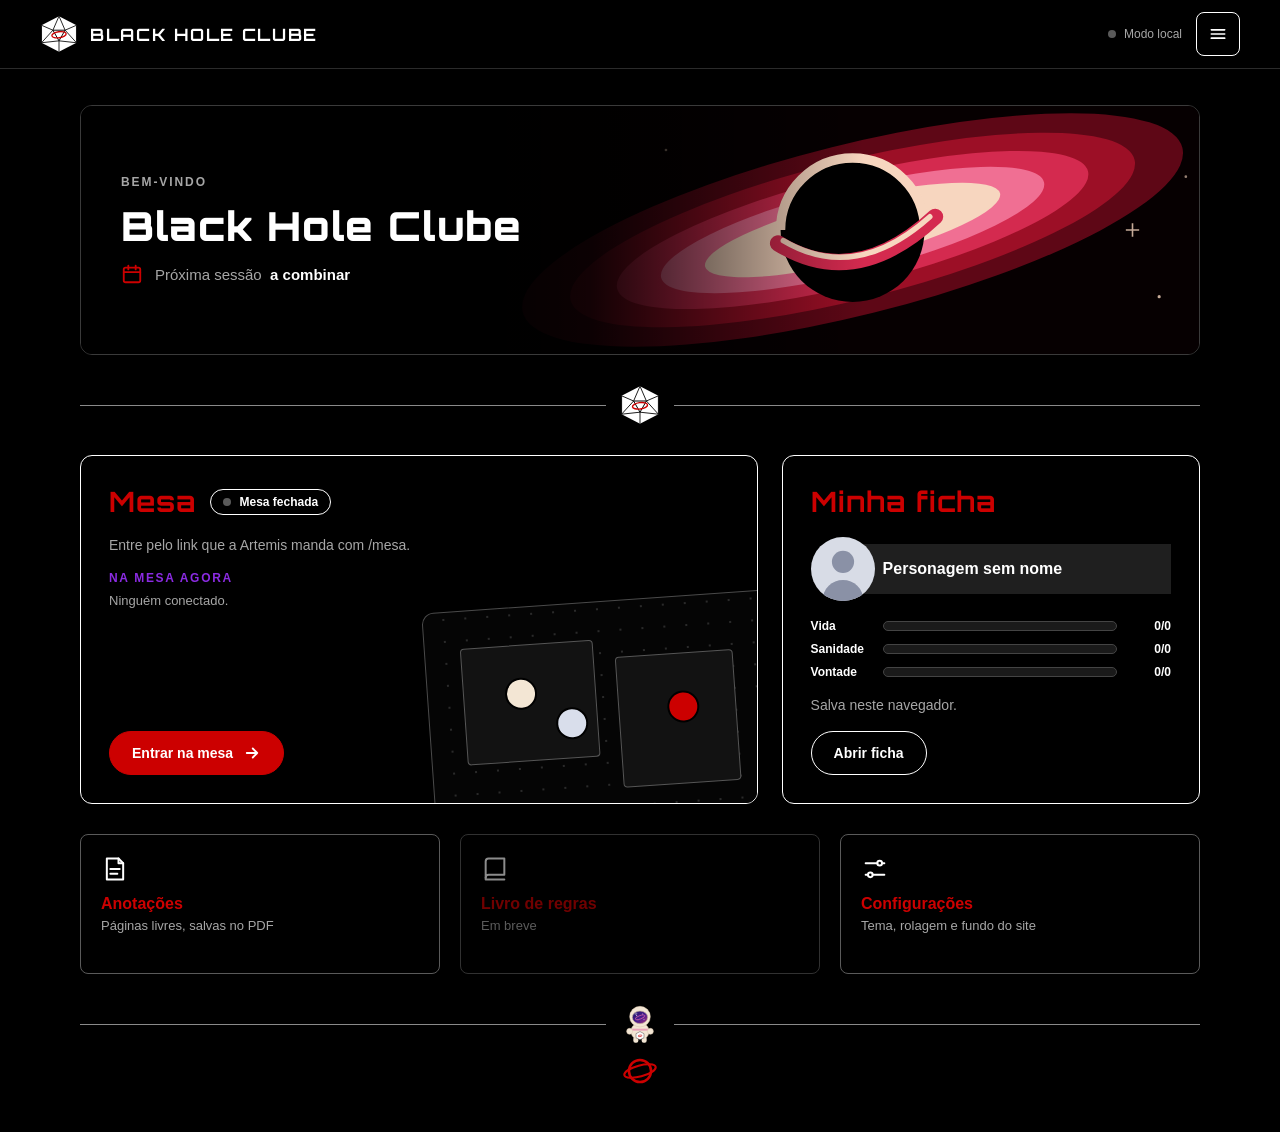
==== commit c82f87e8: "Add files via upload" ====
--- a/index.html
+++ b/index.html
@@ -2,351 +2,154 @@
 <html lang="pt-BR">
 <head>
 <meta charset="UTF-8">
-<meta name="viewport" content="width=device-width, initial-scale=1, maximum-scale=5, user-scalable=yes">
-<title>Ficha Universal — Black Hole Club</title>
-
-<!-- Fontes originais identificadas nos metadados do PDF de referência -->
+<meta name="viewport" content="width=device-width, initial-scale=1">
+<title>Black Hole Clube</title>
 <link rel="preconnect" href="https://fonts.googleapis.com">
 <link rel="preconnect" href="https://fonts.gstatic.com" crossorigin>
-<link href="https://fonts.googleapis.com/css2?family=IBM+Plex+Sans+Condensed:wght@400;600;700&family=Open+Sans:wght@400;600;700;800&family=Sorts+Mill+Goudy&display=swap" rel="stylesheet">
-
-<link rel="stylesheet" href="style.css">
+<link href="https://fonts.googleapis.com/css2?family=Orbitron:wght@500;700;900&display=swap" rel="stylesheet">
+<link rel="stylesheet" href="bhc.css">
 <script>
-  // Aplica o tema salvo antes da página aparecer (evita piscar no modo claro).
-  try {
-    var c = JSON.parse(localStorage.getItem('bhcConfig_v1') || '{}');
-    if (c.tema === 'claro') document.documentElement.classList.add('tema-claro');
-    if (c.notasNoPdf === false) document.documentElement.classList.add('sem-notas-pdf');
-  } catch (e) {}
-  // Fundo personalizado (imagem escolhida na aba de configurações)
-  try {
-    var f = localStorage.getItem('bhcFundo_v1');
-    if (f) {
-      document.documentElement.style.setProperty('--fundo-img', 'url("' + f.replace(/["\\\n\r]/g, encodeURIComponent) + '")');
-      document.documentElement.classList.add('tem-fundo');
+  // Links antigos da Artemis (/ficha link) apontavam para esta página: a ficha agora é ficha.html.
+  (function () {
+    var q = new URLSearchParams(location.search);
+    if (q.has('f') && q.has('s')) {
+      location.replace('ficha.html' + location.search + location.hash);
     }
-  } catch (e) {}
+  })();
 </script>
 </head>
 <body>
 
-<!-- Barra de ferramentas fixa (não aparece na impressão) -->
-<div class="toolbar no-print">
-  <div class="toolbar-left">
-    <button id="btnCfg" class="toolbar-cfg" type="button" aria-label="Abrir configurações" aria-controls="cfgPanel">
-      <svg width="18" height="14" viewBox="0 0 18 14" aria-hidden="true"><path d="M1 1.5h16M1 7h16M1 12.5h16" fill="none" stroke="currentColor" stroke-width="2" stroke-linecap="round"/></svg>
+<!-- ícones usados na página (desenhados uma vez só) -->
+<svg width="0" height="0" style="position:absolute" aria-hidden="true">
+  <symbol id="d20" viewBox="0 0 100 100">
+    <polygon points="50,3 96,27 96,73 50,97 4,73 4,27" fill="#fff"/>
+    <polygon points="34,40 66,40 50,68" fill="none" stroke="#000" stroke-width="2.5"/>
+    <path d="M50 3L34 40M50 3L66 40M4 27L34 40M96 27L66 40M4 73L34 40M96 73L66 40M50 97L50 68M4 73L50 68M96 73L50 68M4 27L4 73M96 27L96 73" stroke="#000" stroke-width="2.2" fill="none"/>
+    <ellipse cx="50" cy="52" rx="19" ry="8" fill="none" stroke="#CC0000" stroke-width="3.5" transform="rotate(-8 50 52)"/>
+  </symbol>
+</svg>
+
+<header class="bhc-top">
+  <a class="bhc-marca" href="./" aria-label="Black Hole Clube — início">
+    <svg aria-hidden="true"><use href="#d20"/></svg>
+    <span>Black Hole Clube</span>
+  </a>
+  <div class="bhc-top-dir">
+    <span class="bhc-status" id="status"><i></i><span id="statusTxt">Modo local</span></span>
+    <button class="bhc-quadro" id="btnMenu" type="button" aria-label="Menu" aria-haspopup="true">
+      <svg viewBox="0 0 24 24" fill="none" stroke="currentColor" stroke-width="2" stroke-linecap="round" aria-hidden="true"><path d="M4 7h16M4 12h16M4 17h16"/></svg>
     </button>
-    <span class="toolbar-title">Ficha Universal · Black Hole Club</span>
+    <div class="bhc-eu" id="eu" hidden>
+      <div class="av" id="euAv">?</div>
+      <div><strong id="euNome"></strong><span id="euPapel"></span></div>
+    </div>
   </div>
-  <div class="toolbar-actions">
-    <button id="btnPrint" type="button">Imprimir / Salvar PDF</button>
-    <button id="btnReset" type="button">Limpar ficha</button>
-    <span id="artemisStatus" class="artemis-status" aria-live="polite"></span>
-    <span id="saveIndicator" class="save-indicator" aria-live="polite"></span>
-  </div>
-</div>
+</header>
 
-<!-- Aba lateral de configurações (abre pela esquerda; não aparece na impressão) -->
-<div class="cfg-backdrop no-print" id="cfgBackdrop"></div>
-<aside class="cfg-panel no-print" id="cfgPanel" aria-label="Configurações" aria-hidden="true">
-  <div class="cfg-head">
-    <h2>Configurações</h2>
-    <button id="cfgClose" class="cfg-close" type="button" aria-label="Fechar configurações">&times;</button>
-  </div>
+<main class="bhc-main">
 
-  <section class="cfg-group">
-    <h3>Aparência</h3>
-    <div class="cfg-seg" data-cfg="tema" role="group" aria-label="Tema">
-      <button type="button" data-value="escuro">Escuro</button>
-      <button type="button" data-value="claro">Claro</button>
+  <section class="bhc-hero" aria-label="Campanha">
+    <div class="arte" aria-hidden="true"><svg width="100%" height="100%" viewBox="0 0 520 300" preserveAspectRatio="xMidYMid slice" aria-hidden="true" style="display:block"><rect width="520" height="300" fill="#060001"/><circle cx="30" cy="40" r="1.4" fill="#f7d6bf" opacity="0.9"/><circle cx="70" cy="250" r="1.1" fill="#f7d6bf" opacity="0.7"/><circle cx="120" cy="90" r="1" fill="#f7d6bf" opacity="0.6"/><circle cx="450" cy="50" r="1.5" fill="#f7d6bf" opacity="0.9"/><circle cx="490" cy="200" r="1.2" fill="#f7d6bf" opacity="0.8"/><circle cx="400" cy="270" r="1" fill="#f7d6bf" opacity="0.6"/><circle cx="330" cy="30" r="1.1" fill="#f7d6bf" opacity="0.7"/><circle cx="60" cy="170" r="1.2" fill="#f7d6bf" opacity="0.8"/><circle cx="510" cy="110" r="1" fill="#f7d6bf" opacity="0.6"/><circle cx="150" cy="270" r="1.3" fill="#f7d6bf" opacity="0.8"/><path d="M90 50h10M95 45v10" stroke="#f7d6bf" stroke-width="1.2" opacity=".8"/><path d="M465 150h10M470 145v10" stroke="#f7d6bf" stroke-width="1.2" opacity=".8"/><path d="M375 40h10M380 35v10" stroke="#f7d6bf" stroke-width="1.2" opacity=".8"/><g transform="rotate(-14 260 150)"><ellipse cx="260" cy="150" rx="255" ry="64" fill="#5e0716"/><ellipse cx="260" cy="150" rx="218" ry="52" fill="#9c0f26"/><ellipse cx="260" cy="150" rx="182" ry="41" fill="#d42a4f"/><ellipse cx="260" cy="150" rx="148" ry="32" fill="#f06f93"/><ellipse cx="260" cy="150" rx="114" ry="23" fill="#f7d6bf"/></g><circle cx="260" cy="150" r="54" fill="#000"/><path d="M206 150A54 54 0 0 1 314 150" fill="none" stroke="#f7d6bf" stroke-width="7"/><path d="M206 150A54 54 0 0 1 314 150" fill="none" stroke="#f06f93" stroke-width="3" transform="translate(0 -9) scale(1)" opacity=".0"/><path d="M204 160Q262 196 322 140" fill="none" stroke="#d42a4f" stroke-width="12" stroke-linecap="round"/><path d="M208 158Q262 190 318 140" fill="none" stroke="#f7d6bf" stroke-width="4" stroke-linecap="round"/></svg></div>
+    <div class="veu" aria-hidden="true"></div>
+    <div class="texto">
+      <span class="ola" id="ola">Bem-vindo</span>
+      <h1 id="campanha">Black Hole Clube</h1>
+      <div class="sessao">
+        <svg viewBox="0 0 24 24" fill="none" stroke="#CC0000" stroke-width="2" stroke-linecap="round" stroke-linejoin="round" aria-hidden="true"><rect x="3" y="5" width="18" height="16" rx="2"/><path d="M3 10h18M8 3v4M16 3v4"/></svg>
+        <span><span class="rot">Próxima sessão</span> &nbsp;<strong id="proxima">a combinar</strong></span>
+      </div>
     </div>
   </section>
 
-  <section class="cfg-group">
-    <h3>Rolagem</h3>
-    <div class="cfg-seg" data-cfg="modo" role="group" aria-label="Modo de rolagem">
-      <button type="button" data-value="narrativo">Narrativo</button>
-      <button type="button" data-value="classico">Clássico</button>
-    </div>
-    <div class="cfg-sub" id="cfgDadoRow" hidden>
-      <label for="cfgDado">Tipo de dado do Modo Clássico</label>
-      <select id="cfgDado" class="cfg-select" data-cfg="dado">
-        <option value="4">d4</option>
-        <option value="6">d6</option>
-        <option value="8">d8</option>
-        <option value="10">d10</option>
-        <option value="12">d12</option>
-        <option value="20">d20</option>
-        <option value="100">d100</option>
-      </select>
-    </div>
-    <label class="cfg-switch">
-      <input type="checkbox" data-cfg="animacao">
-      <span>Animação do dado</span>
-    </label>
-    <p class="cfg-hint">Com a animação ligada, clique no dado durante a rolagem para pular direto ao resultado.</p>
+  <div class="bhc-div" aria-hidden="true"><svg><use href="#d20"/></svg></div>
+
+  <section class="bhc-cartoes">
+    <a class="bhc-card mesa" href="mesa.html" id="cartaoMesa">
+      <div class="linha">
+        <h2>Mesa</h2>
+        <span class="selo" id="seloMesa"><i></i><span id="seloMesaTxt">Mesa fechada</span></span>
+      </div>
+      <span class="sub" id="cenaAtual">Entre pelo link que a Artemis manda com /mesa.</span>
+      <div class="bhc-gente">
+        <span class="bhc-rot">Na mesa agora</span>
+        <div id="gente"><span class="vazio" style="font-size:13px;color:#a6a6a6">Ninguém conectado.</span></div>
+      </div>
+      <div class="bhc-miniatura" id="miniatura" aria-hidden="true">
+        <i style="left:10%;top:16%;width:38%;height:50%"></i>
+        <i style="left:54%;top:24%;width:34%;height:56%"></i>
+        <b style="left:22%;top:30%;background:#F3E6D4"></b>
+        <b style="left:36%;top:44%;background:#D9DEEB"></b>
+        <b style="left:68%;top:40%;background:#CC0000"></b>
+      </div>
+      <span class="bhc-btn verm acao">Entrar na mesa
+        <svg viewBox="0 0 24 24" fill="none" stroke="currentColor" stroke-width="2.4" stroke-linecap="round" stroke-linejoin="round" aria-hidden="true"><path d="M5 12h14M13 6l6 6-6 6"/></svg></span>
+    </a>
+
+    <a class="bhc-card ficha" href="ficha.html" id="cartaoFicha">
+      <h2>Minha ficha</h2>
+      <div class="bhc-boneco-card">
+        <div class="foto" id="fichaFoto"><svg width="64" height="64" viewBox="0 0 98 98" aria-hidden="true"><circle cx="49" cy="38" r="17" fill="#8A91A6"/><ellipse cx="49" cy="96" rx="31" ry="30" fill="#8A91A6"/></svg></div>
+        <div class="nome"><span id="fichaNome">Personagem sem nome</span><small id="fichaEstado"></small></div>
+      </div>
+      <div class="bhc-barras">
+        <div class="bhc-barra"><span>Vida</span><div class="tr"><i id="bVida" style="width:0;background:#CC0000"></i></div><span id="tVida">0/0</span></div>
+        <div class="bhc-barra"><span>Sanidade</span><div class="tr"><i id="bSani" style="width:0;background:#561269"></i></div><span id="tSani">0/0</span></div>
+        <div class="bhc-barra"><span>Vontade</span><div class="tr"><i id="bForca" style="width:0;background:#CC7A00"></i></div><span id="tForca">0/0</span></div>
+      </div>
+      <span class="sub" id="fichaSync" style="margin-top:auto">Salva neste navegador.</span>
+      <span class="bhc-btn acao">Abrir ficha</span>
+    </a>
   </section>
 
-  <section class="cfg-group">
-    <h3>Fundo do site</h3>
-    <p class="cfg-hint" style="margin-top:0">Troca só o fundo vazio, atrás da ficha. Vale apenas neste navegador.</p>
-    <div class="cfg-row">
-      <button type="button" class="cfg-btn" id="fundoEscolher">Enviar imagem</button>
-      <button type="button" class="cfg-btn" id="fundoRemover">Remover</button>
-    </div>
-    <input id="fundoArquivo" type="file" accept="image/*" hidden>
-    <div class="cfg-sub">
-      <label for="fundoUrl">Ou endereço (link) da imagem</label>
-      <input id="fundoUrl" class="cfg-input" type="text" placeholder="https://..." autocomplete="off" spellcheck="false">
-      <div class="cfg-row"><button type="button" class="cfg-btn" id="fundoUsarUrl">Usar este link</button></div>
-    </div>
-    <p class="cfg-msg" id="fundoMsg" aria-live="polite"></p>
+  <section class="bhc-atalhos" aria-label="Atalhos">
+    <a class="bhc-atalho" href="mesa.html#fichas" id="atFichas" hidden>
+      <div class="topo">
+        <svg viewBox="0 0 24 24" fill="none" stroke="#fff" stroke-width="1.7" stroke-linecap="round" stroke-linejoin="round" aria-hidden="true"><circle cx="9" cy="8" r="3.5"/><path d="M2.5 20c0-3.6 2.9-6 6.5-6s6.5 2.4 6.5 6"/><circle cx="17" cy="9" r="2.5"/><path d="M17 14c2.7 0 4.5 1.8 4.5 4.5"/></svg>
+        <span class="tag">Só mestre</span></div>
+      <div><strong>Fichas da mesa</strong><p>Ver e ajustar todos os personagens</p></div>
+    </a>
+    <a class="bhc-atalho" href="ficha.html#anotacoes">
+      <div class="topo"><svg viewBox="0 0 24 24" fill="none" stroke="#fff" stroke-width="1.7" stroke-linecap="round" stroke-linejoin="round" aria-hidden="true"><path d="M5 3h10l4 4v14H5z"/><path d="M15 3v4h4M8 12h8M8 16h6"/></svg></div>
+      <div><strong>Anotações</strong><p>Páginas livres, salvas no PDF</p></div>
+    </a>
+    <a class="bhc-atalho" href="#" id="atLivro" aria-disabled="true">
+      <div class="topo"><svg viewBox="0 0 24 24" fill="none" stroke="#fff" stroke-width="1.7" stroke-linecap="round" stroke-linejoin="round" aria-hidden="true"><path d="M4 19.5A2.5 2.5 0 016.5 17H20V3H6.5A2.5 2.5 0 004 5.5z"/><path d="M4 19.5V21h16"/></svg></div>
+      <div><strong>Livro de regras</strong><p id="livroTxt">Em breve</p></div>
+    </a>
+    <a class="bhc-atalho" href="ficha.html#config">
+      <div class="topo"><svg viewBox="0 0 24 24" fill="none" stroke="#fff" stroke-width="1.7" stroke-linecap="round" stroke-linejoin="round" aria-hidden="true"><path d="M4 7h10M18 7h2M4 17h2M10 17h10"/><circle cx="16" cy="7" r="2"/><circle cx="8" cy="17" r="2"/></svg></div>
+      <div><strong>Configurações</strong><p>Tema, rolagem e fundo do site</p></div>
+    </a>
   </section>
 
-  <section class="cfg-group">
-    <h3>Anotações</h3>
-    <label class="cfg-switch">
-      <input type="checkbox" data-cfg="notasNoPdf">
-      <span>Incluir as anotações no PDF</span>
-    </label>
+  <section id="atividade" hidden>
+    <h2 class="bhc-tabela-t">Atividade recente</h2>
+    <div class="bhc-tabela">
+      <div class="cab"><span>O que aconteceu</span><span>Quando</span></div>
+      <div id="atividadeLista"></div>
+    </div>
   </section>
+
+  <footer class="bhc-rodape">
+    <div class="bhc-div" aria-hidden="true"><svg width="44" height="53" viewBox="0 0 100 120" aria-hidden="true" style="display:block;flex:none"><defs><linearGradient id="vzind2" x1="0" y1="0" x2="1" y2="1"><stop offset="0" stop-color="#1b1464"/><stop offset=".55" stop-color="#4a1d8f"/><stop offset="1" stop-color="#b0357f"/></linearGradient></defs><rect x="30" y="98" width="15" height="18" rx="6" fill="#f3e6d4"/><rect x="55" y="98" width="15" height="18" rx="6" fill="#f3e6d4"/><rect x="24" y="60" width="52" height="44" rx="18" fill="#f3e6d4" stroke="#d9c4ad" stroke-width="1.5"/><rect x="24" y="74" width="52" height="6" fill="#e9a3b8"/><circle cx="19" cy="82" r="9" fill="#f3e6d4" stroke="#d9c4ad" stroke-width="1.5"/><circle cx="81" cy="82" r="9" fill="#f3e6d4" stroke="#d9c4ad" stroke-width="1.5"/><circle cx="50" cy="38" r="31" fill="#f3e6d4" stroke="#d9c4ad" stroke-width="1.5"/><ellipse cx="50" cy="40" rx="23" ry="19" fill="url(#vzind2)" stroke="#c9b49c" stroke-width="2"/><circle cx="40" cy="34" r="1.6" fill="#fff"/><circle cx="58" cy="30" r="1.2" fill="#fff"/><circle cx="62" cy="46" r="1.4" fill="#fff"/><circle cx="44" cy="48" r="1" fill="#fff"/><ellipse cx="50" cy="40" rx="15" ry="5" fill="none" stroke="#ff7ab6" stroke-width="1.6" transform="rotate(-20 50 40)"/><ellipse cx="38" cy="29" rx="5" ry="3" fill="#fff" opacity=".35" transform="rotate(-30 38 29)"/><g transform="translate(37 82) scale(.26)"><polygon points="50,3 96,27 96,73 50,97 4,73 4,27" fill="#fff" stroke="#000" stroke-width="4"/><ellipse cx="50" cy="52" rx="22" ry="9" fill="none" stroke="#CC0000" stroke-width="7" transform="rotate(-8 50 52)"/></g></svg></div>
+    <svg width="34" height="34" viewBox="0 0 40 40" aria-hidden="true" style="display:block;flex:none"><circle cx="20" cy="20" r="13" fill="none" stroke="#CC0000" stroke-width="3"/><ellipse cx="20" cy="20" rx="19" ry="6.5" fill="none" stroke="#CC0000" stroke-width="2.5" transform="rotate(-15 20 20)"/></svg>
+  </footer>
+</main>
+
+<div class="bhc-fundo-gaveta" id="gavetaFundo" hidden></div>
+<aside class="bhc-gaveta" id="gaveta" aria-label="Menu" hidden>
+  <h2>Menu</h2>
+  <a href="./">Início</a>
+  <a href="mesa.html">Mesa</a>
+  <a href="ficha.html">Minha ficha</a>
+  <a href="ficha.html#config">Configurações</a>
+  <button class="item" id="btnSair" type="button" hidden>Desconectar da Artemis</button>
+  <p class="fim">Os links da mesa e da ficha vêm da Artemis: use /mesa e /ficha link no Discord.</p>
 </aside>
 
-<div class="sheet-wrapper">
-
-  <!-- ======================= PÁGINA 1 ======================= -->
-  <section class="page" id="page1" aria-label="Ficha - Página 1">
-
-    <!-- Cabeçalho: 3 colunas independentes que fluem lado a lado —
-         (retrato→barras) | (logotipo→defesa/deslocamento) | (saúde/sanidade) -->
-    <div class="header-grid">
-
-      <div class="col-left">
-        <div class="portrait-module">
-          <button class="portrait-circle" id="portraitBtn-main" type="button" aria-label="Enviar retrato do personagem" data-portrait="main">
-            <img class="portrait-img" id="portraitImg-main" alt="">
-            <svg class="portrait-placeholder" viewBox="0 0 100 100" aria-hidden="true">
-              <circle cx="50" cy="38" r="16"/>
-              <path d="M18 92c0-20 14-34 32-34s32 14 32 34z"/>
-            </svg>
-          </button>
-          <input class="portrait-input" id="portraitInput-main" type="file" accept="image/*" hidden>
-          <div class="portrait-flag">
-            <input type="text" class="flag-name" data-key="nome-personagem" placeholder="Nome do personagem" aria-label="Nome do personagem">
-            <div class="flag-stat flag-stat-vida" aria-hidden="true"><div class="flag-stat-fill"></div></div>
-            <div class="flag-stat flag-stat-sanidade" aria-hidden="true"><div class="flag-stat-fill"></div></div>
-          </div>
-        </div>
-
-        <!-- Barras de Vida, Sanidade e Força de Vontade -->
-        <div class="bars">
-          <div class="bar-group" data-bar="vida">
-            <div class="bar-label">VIDA</div>
-            <div class="bar bar-vida">
-              <div class="bar-fill"></div>
-              <button class="bar-arrow bar-arrow-left" type="button" aria-label="Diminuir Vida">&#10094;</button>
-              <div class="bar-value"><span class="bar-current" contenteditable="true" inputmode="numeric"></span>/<span class="bar-max" contenteditable="true" inputmode="numeric"></span></div>
-              <button class="bar-arrow bar-arrow-right" type="button" aria-label="Aumentar Vida">&#10095;</button>
-            </div>
-          </div>
-          <div class="bar-group" data-bar="sanidade">
-            <div class="bar-label">SANIDADE</div>
-            <div class="bar bar-sanidade">
-              <div class="bar-fill"></div>
-              <button class="bar-arrow bar-arrow-left" type="button" aria-label="Diminuir Sanidade">&#10094;</button>
-              <div class="bar-value"><span class="bar-current" contenteditable="true" inputmode="numeric"></span>/<span class="bar-max" contenteditable="true" inputmode="numeric"></span></div>
-              <button class="bar-arrow bar-arrow-right" type="button" aria-label="Aumentar Sanidade">&#10095;</button>
-            </div>
-          </div>
-          <div class="bar-group" data-bar="forca">
-            <div class="bar-label">FORÇA DE VONTADE</div>
-            <div class="bar bar-forca">
-              <div class="bar-fill"></div>
-              <button class="bar-arrow bar-arrow-left" type="button" aria-label="Diminuir Força de Vontade">&#10094;</button>
-              <div class="bar-value"><span class="bar-current" contenteditable="true" inputmode="numeric"></span>/<span class="bar-max" contenteditable="true" inputmode="numeric"></span></div>
-              <button class="bar-arrow bar-arrow-right" type="button" aria-label="Aumentar Força de Vontade">&#10095;</button>
-            </div>
-          </div>
-        </div>
-
-        <!-- Defesa e Deslocamento (agora abaixo das barras, conforme novo PDF) -->
-        <div class="stats-row">
-          <div class="defesa-block">
-            <h3 class="mini-heading">Defesa</h3>
-            <div class="shield-wrap">
-              <svg class="shield-icon" viewBox="0 0 100 112" aria-hidden="true">
-                <path d="M50 2 L94 18 V56 C94 84 74 100 50 110 C26 100 6 84 6 56 V18 Z"/>
-              </svg>
-              <div class="defesa-value" data-key="defesa-valor" contenteditable="true" inputmode="numeric"></div>
-            </div>
-          </div>
-          <div class="deslocamento-block">
-            <h3 class="mini-heading">Deslocamento</h3>
-            <div class="deslocamento-box" data-key="deslocamento-valor" contenteditable="true"></div>
-          </div>
-        </div>
-      </div>
-
-      <div class="col-center">
-        <button class="logo-module dice-roll-btn" id="diceRollBtn" type="button" aria-label="Rolar dado">
-          <svg class="dice-svg" id="diceSvg" viewBox="10 3 125 142" xmlns="http://www.w3.org/2000/svg" aria-hidden="true">
-            <g class="dice-body">
-              <g class="dice-faces" fill="#ffffff">
-              <path d="M 14.38 37.2 C 33.23 26.37 52.08 15.54 71.02 4.81 C 71.06 14.05 71.02 23.27 71.05 32.5 C 52.15 34.07 33.28 35.75 14.4 37.25 Z M 14.38 37.2"/>
-              <path d="M 74.42 4.8 C 93.33 15.54 112.22 26.32 131.07 37.23 C 125.76 36.89 120.49 36.36 115.21 35.96 C 105.7 35.13 96.19 34.33 86.68 33.53 C 82.58 33.2 78.5 32.8 74.38 32.5 C 74.36 23.27 74.38 14.04 74.38 4.82 Z M 74.42 4.8"/>
-              <path d="M 13.69 40.64 C 32.36 39.05 51.03 37.49 69.73 35.91 C 59.56 53.46 49.35 70.97 39.14 88.48 C 38.08 90.24 37.16 92.09 35.96 93.8 C 33.01 87 30.23 80.14 27.35 73.34 C 22.77 62.46 18.27 51.55 13.66 40.68 Z M 13.69 40.64"/>
-              <path d="M 75.75 35.9 C 85.41 36.69 95.08 37.53 104.75 38.34 C 113.74 39.07 122.72 39.91 131.74 40.65 C 124.35 58.41 116.9 76.13 109.49 93.88 C 103.76 84.23 98.17 74.52 92.51 64.85 C 86.91 55.22 81.29 45.6 75.72 35.95 Z M 75.75 35.9"/>
-              <path d="M 58.84 61.17 C 63.48 53.25 68.08 45.32 72.7 37.36 C 84.06 56.86 95.43 76.32 106.77 95.84 C 84.07 95.88 61.4 95.84 38.7 95.86 C 41.21 91.27 43.92 86.81 46.52 82.29 C 50.66 75.27 54.74 68.21 58.84 61.17 Z M 58.84 61.17"/>
-              <path d="M 12.02 45.28 C 12.29 45.67 12.45 46.12 12.63 46.56 C 19.59 63.3 26.64 80 33.61 96.76 C 26.5 100.89 19.41 105 12.27 109.06 C 11.92 106.43 12.07 103.8 12.04 101.19 C 12 82.55 11.97 63.92 11.96 45.29 Z M 12.02 45.28"/>
-              <path d="M 129.62 54.23 C 130.89 51.26 132.07 48.24 133.41 45.27 C 133.45 63.87 133.41 82.43 133.4 101 C 133.34 103.68 133.58 106.38 133.15 109.06 C 126.02 104.99 118.94 100.89 111.84 96.79 C 117.74 82.57 123.69 68.41 129.62 54.23 Z M 129.62 54.23"/>
-              <path d="M 39.24 99.16 C 61.57 99.14 83.9 99.16 106.26 99.17 C 98.97 108.69 91.68 118.18 84.39 127.66 C 80.5 132.75 76.59 137.81 72.71 142.94 C 61.59 128.3 50.34 113.8 39.21 99.2 Z M 39.24 99.16"/>
-              <path d="M 14.12 111.8 C 21.18 107.74 28.24 103.66 35.32 99.6 C 37.32 102.03 39.13 104.59 41.1 107.03 C 49.95 118.64 58.89 130.18 67.74 141.79 C 68.05 142.18 68.34 142.57 68.61 143.03 C 52.42 133.84 36.3 124.59 20.16 115.38 C 18.16 114.18 16.09 113.1 14.12 111.85 Z M 14.12 111.8"/>
-              <path d="M 110.12 99.6 C 112.61 101.1 115.2 102.45 117.68 103.96 C 122.25 106.55 126.78 109.2 131.36 111.83 C 122.21 117.18 112.99 122.36 103.83 127.64 C 99.12 130.34 94.4 133.02 89.69 135.72 C 85.41 138.13 81.19 140.63 76.86 142.99 C 78.79 140.24 80.88 137.65 82.89 135 C 90.65 124.86 98.46 114.75 106.21 104.61 C 107.52 102.95 108.75 101.24 110.08 99.61 Z M 110.12 99.6"/>
-              </g>
-              <g class="dice-hole">
-              <path fill="#cc0000" d="M 90.38 72.95 C 87.48 72.17 85.68 66.79 83.08 64.1 C 80.8 61.75 77.12 60.45 73.85 60.23 C 71.03 60.03 68.82 60.35 66.35 61.74 C 64.7 62.67 63.08 63.84 61.96 65.37 C 59.3 69.06 58.54 72.64 54.86 73.11 C 49.12 73.84 47.02 74.45 47.49 75.66 C 48.03 77.05 51.2 77.37 54.83 77.56 C 56.37 77.64 57.86 77.71 59.3 77.76 C 59.79 80.43 61.99 83.68 64.1 85.17 C 66.07 86.56 68.47 87.26 70.86 87.56 C 74.46 88.01 78.15 87.43 81.19 85.46 C 83.92 83.7 85.73 80.63 86.41 77.54 C 88.21 77.47 90.07 77.39 92 77.32 C 93.14 77.27 97.36 77.13 97.79 75.86 C 98.36 74.18 94.14 73.96 90.38 72.95 Z M 64.95 66.59 C 71.96 59.28 84.3 65.12 83.67 74.78 C 75.19 75.41 69.11 75.36 61.99 74.93 C 61.8 71.9 62.84 68.78 64.95 66.59 Z M 74.41 84.89 C 69.95 85.56 65.2 83.13 63.12 79.13 C 62.91 78.72 62.73 78.3 62.58 77.86 C 69.8 78.05 76.13 77.91 83.08 77.66 C 81.75 81.37 78.32 84.31 74.41 84.89 Z M 74.41 84.89"/>
-              <path fill="#000000" d="M 73.35 90.2 C 73.17 90.2 73 90.2 72.81 90.19 C 72.49 90.18 72.24 89.92 72.25 89.6 C 72.26 89.28 72.52 89.02 72.84 89.03 C 75.78 89.11 78.17 88.57 80.59 87.3 C 82.92 86.08 84.87 84.12 86.08 81.79 C 86.23 81.51 86.58 81.4 86.86 81.54 C 87.15 81.69 87.26 82.04 87.11 82.33 C 85.79 84.87 83.67 87 81.13 88.33 C 78.71 89.6 76.22 90.2 73.35 90.2 Z M 73.35 90.2"/>
-              <path fill="#000000" d="M 67.96 89.77 C 67.94 89.77 67.91 89.77 67.89 89.77 C 65.71 89.46 63.61 88.54 61.82 87.11 C 60.03 85.67 58.68 83.82 57.91 81.77 C 57.79 81.46 57.95 81.13 58.25 81.02 C 58.54 80.91 58.88 81.06 58.99 81.36 C 59.69 83.22 60.92 84.89 62.55 86.2 C 64.18 87.5 66.07 88.34 68.05 88.62 C 68.36 88.66 68.59 88.96 68.54 89.27 C 68.5 89.56 68.25 89.77 67.96 89.77 Z M 67.96 89.77"/>
-              <path fill="#000000" d="M 58.46 68.32 C 58.39 68.32 58.32 68.31 58.25 68.28 C 57.95 68.17 57.8 67.83 57.92 67.53 C 59.16 64.27 61.63 61.44 64.69 59.76 C 67.44 58.25 70.65 57.64 74.52 57.91 C 74.83 57.94 75.07 58.21 75.05 58.54 C 75.03 58.86 74.75 59.1 74.43 59.07 C 70.8 58.82 67.8 59.38 65.25 60.78 C 62.43 62.33 60.15 64.94 59 67.95 C 58.91 68.18 58.69 68.32 58.46 68.32 Z M 58.46 68.32"/>
-              <path fill="#000000" d="M 87.14 66.04 C 86.93 66.04 86.73 65.92 86.62 65.72 C 85.97 64.46 85.3 63.7 84.18 62.46 C 83.2 61.39 80.31 60 78.78 59.7 C 78.46 59.64 78.26 59.34 78.32 59.02 C 78.38 58.71 78.68 58.5 79 58.56 C 80.76 58.91 83.84 60.38 85.04 61.68 C 86.19 62.95 86.94 63.8 87.65 65.19 C 87.8 65.47 87.69 65.82 87.4 65.97 C 87.32 66.02 87.23 66.04 87.14 66.04 Z M 87.14 66.04"/>
-              <path fill="#000000" d="M 89.22 69.79 C 89.01 69.79 88.81 69.68 88.71 69.48 L 87.93 68.04 C 87.78 67.75 87.89 67.4 88.17 67.25 C 88.45 67.1 88.8 67.21 88.95 67.49 L 89.73 68.94 C 89.88 69.22 89.78 69.57 89.49 69.72 C 89.41 69.77 89.31 69.79 89.22 69.79 Z M 89.22 69.79"/>
-              </g>
-              <text class="dice-face-num" x="72.7" y="79" text-anchor="middle" dominant-baseline="central"></text>
-            </g>
-          </svg>
-        </button>
-
-        <!-- Caixa de resultados das rolagens (substitui a antiga posição de Defesa/Deslocamento) -->
-        <div class="roll-panel">
-          <div class="roll-result" id="rollResult">
-            <p class="roll-empty">Selecione um Atributo e uma Perícia e clique no dado.</p>
-          </div>
-        </div>
-      </div>
-
-      <div class="col-right">
-        <div class="status-tables">
-          <div class="status-block" id="statusBlock-saude">
-            <h3 class="status-heading">Saude</h3>
-            <div class="status-rows" data-group="saude"></div>
-          </div>
-          <div class="status-block" id="statusBlock-sanidade">
-            <h3 class="status-heading">Sanidade</h3>
-            <div class="status-rows" data-group="sanidade"></div>
-          </div>
-        </div>
-      </div>
-
-    </div>
-
-    <!-- Atributos -->
-    <h2 class="section-title">Atributos</h2>
-    <div class="attributes-grid" id="attributesGrid"></div>
-
-    <!-- Habilidades -->
-    <h2 class="section-title">Habilidades</h2>
-    <div class="skills-grid" id="skillsGrid"></div>
-
-  </section>
-
-  <!-- ======================= PÁGINA 2 ======================= -->
-  <section class="page" id="page2" aria-label="Ficha - Página 2">
-
-    <div class="p2-col-left">
-      <h3 class="subsection-title">Outras caracteristicas</h3>
-      <div class="blank-rows" id="outrasRows" data-rows="7"></div>
-
-      <h3 class="subsection-title">Antecedentes</h3>
-      <div class="blank-rows" id="antecedentesRows" data-rows="6"></div>
-
-      <h2 class="section-title-serif">Inventario</h2>
-      <table class="inventory-table" id="inventoryTable">
-        <thead>
-          <tr>
-            <th class="col-item">Item</th>
-            <th class="col-categoria">Categoria</th>
-            <th class="col-qtd">Qtd</th>
-            <th class="col-tamanho">Tamanho</th>
-            <th class="col-obs">Obs</th>
-          </tr>
-        </thead>
-        <tbody id="inventoryBody"></tbody>
-      </table>
-    </div>
-
-    <div class="p2-col-right">
-      <h2 class="section-title">Qualidades &amp; Defeitos</h2>
-
-      <div class="qd-table">
-        <div class="qd-headers">
-          <span class="qd-h-nome">Qualidades</span>
-          <span class="qd-h-tipo">Tipo</span>
-          <span class="qd-h-custo">Custo</span>
-        </div>
-        <div class="qd-rows" id="qualidadesRows" data-rows="4"></div>
-      </div>
-
-      <div class="qd-table">
-        <div class="qd-headers">
-          <span class="qd-h-nome">Defeitos</span>
-          <span class="qd-h-tipo">Tipo</span>
-          <span class="qd-h-custo">Custo</span>
-        </div>
-        <div class="qd-rows" id="defeitosRows" data-rows="4"></div>
-      </div>
-
-      <h3 class="subsection-title-serif">Armamento</h3>
-      <!-- Grade 2×2: 3 blocos de arma + o bloco de armadura, na mesma grade,
-           reproduzindo o alinhamento por linha do documento original. -->
-      <div class="weapons-grid" id="weaponsGrid"></div>
-    </div>
-
-    <div class="p2-bottom-left">
-      <h2 class="section-title-serif">Description</h2>
-      <div class="description-fields" id="descriptionFields"></div>
-    </div>
-
-    <div class="p2-bottom-right">
-      <button class="portrait-frame" id="portraitBtn-full" type="button" aria-label="Enviar retrato adicional" data-portrait="full">
-        <img class="portrait-img" id="portraitImg-full" alt="">
-      </button>
-      <input class="portrait-input" id="portraitInput-full" type="file" accept="image/*" hidden>
-    </div>
-
-    <div class="p2-notes">
-      <h2 class="section-title-serif">Anotações</h2>
-      <div class="notes-area" data-key="anotacoes" contenteditable="true"></div>
-    </div>
-
-  </section>
-
-  <!-- ======================= ANOTAÇÕES (abre pelo +) ======================= -->
-  <section class="page notes-page" id="notesPage" aria-label="Anotações">
-    <button class="notes-min no-print" id="notesMin" type="button" aria-label="Minimizar anotações">&minus;</button>
-    <textarea id="notesText" class="notes-text" data-key="notas-livres" spellcheck="false" aria-label="Anotações"></textarea>
-    <div class="notes-print" id="notesPrint" aria-hidden="true"></div>
-  </section>
-
-  <div class="notes-add-wrap no-print" id="notesAddWrap">
-    <button class="notes-add" id="notesAdd" type="button" aria-label="Abrir página de anotações">+</button>
-  </div>
-
-</div>
-
-<!-- Integração com a Artemis (Discord). Sem Firebase configurado, a ficha funciona como antes. -->
 <script src="firebase-config.js"></script>
-<script>
-  // Decide antes do script.js se a ficha vem do Firebase (link da Artemis) ou do navegador.
-  (function () {
-    var cfg = window.FIREBASE_CONFIG || {};
-    var configurado = cfg.apiKey && cfg.apiKey.indexOf('COLE_') !== 0;
-    var temLink = new URLSearchParams(location.search).has('f');
-    var vinculado = false;
-    try { vinculado = !!localStorage.getItem('artemis_vinculo'); } catch (e) {}
-    window.ARTEMIS_ONLINE = !!(configurado && (temLink || vinculado));
-  })();
-</script>
-<script src="script.js"></script>
-<script type="module" src="integracao.js"></script>
+<script src="site-config.js"></script>
+<script type="module" src="home.js"></script>
 </body>
 </html>
--- a/bhc.css
+++ b/bhc.css
@@ -0,0 +1,186 @@
+/* ==========================================================================
+   IDENTIDADE VISUAL — BLACK HOLE CLUBE (página inicial e mesa)
+   Preto, branco e o vermelho do buraco negro, como no livro de regras.
+   A ficha (style.css) continua com o visual dela; aqui só entram a página
+   inicial e a mesa.
+   ========================================================================== */
+:root {
+  --bg: #000;
+  --txt: #fff;
+  --muted: #a6a6a6;
+  --linha: #2b2b2b;
+  --linha-forte: #5a5a5a;
+  --vermelho: #cc0000;
+  --vermelho-vivo: #ff3131;
+  --roxo: #8b2be2;
+  --roxo-claro: #b77cf0;
+  --sanidade: #561269;
+  --vontade: #cc7a00;
+  --creme: #f3e6d4;
+  --fora: #4b4b4b;
+  --ok: #35c46b;
+  --f-corpo: Arial, Helvetica, sans-serif;
+  --f-titulo: 'Orbitron', 'IBM Plex Sans Condensed', Arial, sans-serif;
+  --raio: 8px;
+}
+
+* { box-sizing: border-box; }
+html, body { margin: 0; background: var(--bg); color: var(--txt); font-family: var(--f-corpo); }
+body { min-height: 100vh; -webkit-text-size-adjust: 100%; }
+a { color: inherit; text-decoration: none; }
+button { font-family: var(--f-corpo); }
+h1, h2, h3 { margin: 0; }
+:focus-visible { outline: 2px solid var(--vermelho-vivo); outline-offset: 2px; }
+.sr-only { position: absolute; width: 1px; height: 1px; overflow: hidden; clip: rect(0 0 0 0); white-space: nowrap; }
+[hidden] { display: none !important; }
+
+/* ---------- barra do topo ---------- */
+.bhc-top {
+  display: flex; align-items: center; justify-content: space-between; gap: 12px; flex-wrap: wrap;
+  padding: 12px 40px; border-bottom: 1px solid var(--linha); background: var(--bg);
+}
+.bhc-marca { display: flex; align-items: center; gap: 12px; }
+.bhc-marca svg { width: 38px; height: 38px; }
+.bhc-marca span { font-family: var(--f-titulo); font-weight: 700; font-size: 17px; letter-spacing: .1em; text-transform: uppercase; }
+.bhc-top-dir { display: flex; align-items: center; gap: 14px; flex-wrap: wrap; }
+.bhc-status { display: inline-flex; align-items: center; gap: 8px; font-size: 12px; color: var(--muted); }
+.bhc-status i { width: 8px; height: 8px; border-radius: 50%; background: var(--linha-forte); display: block; }
+.bhc-status.ok i { background: var(--ok); }
+.bhc-status.erro i { background: var(--vermelho-vivo); }
+.bhc-quadro { width: 44px; height: 44px; border-radius: var(--raio); border: 1px solid #fff; background: transparent; color: #fff; display: inline-flex; align-items: center; justify-content: center; cursor: pointer; }
+.bhc-quadro:hover { background: #1a1a1a; }
+.bhc-quadro svg { width: 20px; height: 20px; }
+.bhc-eu { display: flex; align-items: center; gap: 10px; }
+.bhc-eu .av { width: 40px; height: 40px; border-radius: 50%; background: #d8dce6; color: #000; display: flex; align-items: center; justify-content: center; font-weight: 700; font-size: 14px; overflow: hidden; }
+.bhc-eu .av img { width: 100%; height: 100%; object-fit: cover; }
+.bhc-eu div { display: flex; flex-direction: column; line-height: 1.3; }
+.bhc-eu strong { font-size: 13px; }
+.bhc-eu span { font-size: 12px; color: var(--muted); }
+
+/* ---------- botões ---------- */
+.bhc-btn {
+  display: inline-flex; align-items: center; justify-content: center; gap: 10px; min-height: 44px; padding: 0 22px;
+  border-radius: 999px; border: 1px solid #fff; background: transparent; color: #fff; font-weight: 700; font-size: 14px; cursor: pointer; white-space: nowrap;
+}
+.bhc-btn:hover { background: #1a1a1a; }
+.bhc-btn.verm { background: var(--vermelho); border-color: var(--vermelho); }
+.bhc-btn.verm:hover { background: #e00000; }
+.bhc-btn.perigo { border-color: var(--vermelho-vivo); color: var(--vermelho-vivo); }
+.bhc-btn.mini { min-height: 36px; padding: 0 14px; font-size: 12.5px; }
+.bhc-btn[disabled] { opacity: .45; cursor: default; }
+.bhc-btn svg { width: 18px; height: 18px; }
+
+.bhc-seg { display: inline-flex; padding: 4px; border-radius: 999px; border: 1px solid #fff; font-size: 14px; font-weight: 700; }
+.bhc-seg a, .bhc-seg button {
+  min-height: 38px; min-width: 96px; padding: 0 22px; border-radius: 999px; border: 0; background: transparent; color: var(--muted);
+  display: inline-flex; align-items: center; justify-content: center; font-weight: 700; font-size: 14px; cursor: pointer;
+}
+.bhc-seg .on { background: var(--vermelho); color: #fff; }
+
+/* ---------- página inicial ---------- */
+.bhc-main { width: 100%; max-width: 1200px; margin: 0 auto; padding: 36px 40px 44px; display: flex; flex-direction: column; gap: 30px; }
+
+.bhc-hero { position: relative; overflow: hidden; min-height: 250px; border: 1px solid #3a3a3a; border-radius: 12px; background: #000; display: flex; align-items: center; }
+.bhc-hero .arte { position: absolute; right: 0; top: 0; bottom: 0; width: 62%; }
+.bhc-hero .arte svg { width: 100%; height: 100%; display: block; }
+.bhc-hero .veu { position: absolute; left: 0; top: 0; bottom: 0; width: 70%; background: linear-gradient(90deg, #000 45%, rgba(0,0,0,.88) 65%, rgba(0,0,0,0)); }
+.bhc-hero .texto { position: relative; z-index: 1; padding: 34px 40px; display: flex; flex-direction: column; gap: 14px; max-width: 640px; }
+.bhc-hero .ola { font-size: 12px; letter-spacing: .16em; text-transform: uppercase; color: var(--muted); font-weight: 700; }
+.bhc-hero h1 { font-family: var(--f-titulo); font-weight: 900; font-size: 40px; line-height: 1.15; letter-spacing: .03em; overflow-wrap: anywhere; }
+.bhc-hero .sessao { display: flex; align-items: center; gap: 12px; font-size: 15px; }
+.bhc-hero .sessao svg { width: 22px; height: 22px; flex: none; }
+.bhc-hero .sessao .rot { color: var(--muted); }
+
+.bhc-div { display: flex; align-items: center; gap: 14px; width: 100%; }
+.bhc-div::before, .bhc-div::after { content: ''; flex: 1; height: 1px; background: #8a8a8a; }
+.bhc-div svg { width: 40px; height: 40px; flex: none; }
+
+.bhc-cartoes { display: flex; flex-wrap: wrap; gap: 24px; align-items: stretch; }
+.bhc-card { border: 1px solid #fff; border-radius: 12px; background: #000; padding: 28px; display: flex; flex-direction: column; gap: 18px; min-height: 340px; min-width: 0; position: relative; overflow: hidden; }
+.bhc-card.mesa { flex: 3 1 560px; }
+.bhc-card.ficha { flex: 2 1 340px; }
+.bhc-card h2 { font-family: var(--f-titulo); font-weight: 700; font-size: 28px; color: var(--vermelho); letter-spacing: .04em; }
+.bhc-card .linha { position: relative; z-index: 1; display: flex; align-items: center; gap: 14px; flex-wrap: wrap; }
+.bhc-card .selo { display: inline-flex; align-items: center; gap: 8px; padding: 5px 12px; border-radius: 999px; border: 1px solid #fff; font-size: 12px; font-weight: 700; }
+.bhc-card .selo i { width: 8px; height: 8px; border-radius: 50%; background: var(--linha-forte); display: block; }
+.bhc-card .selo.vivo i { background: var(--ok); }
+.bhc-card .sub { position: relative; z-index: 1; font-size: 14px; color: var(--muted); }
+.bhc-rot { font-size: 12px; letter-spacing: .14em; text-transform: uppercase; color: var(--roxo); font-weight: 700; }
+.bhc-gente { position: relative; z-index: 1; display: flex; flex-direction: column; gap: 6px; }
+.bhc-gente .p { display: flex; align-items: center; gap: 10px; font-size: 14px; font-weight: 700; }
+.bhc-gente .p b { width: 28px; height: 28px; border-radius: 50%; color: #000; display: flex; align-items: center; justify-content: center; font-size: 11px; }
+.bhc-gente .p small { color: var(--muted); font-weight: 400; font-size: 12px; }
+.bhc-gente .vazio { font-size: 13px; color: var(--muted); }
+.bhc-miniatura { position: absolute; right: -24px; bottom: -34px; width: 52%; height: 68%; border-radius: 12px; background-color: #050505; background-image: radial-gradient(#2a2a2a 1px, transparent 1px); background-size: 22px 22px; border: 1px solid #4a4a4a; transform: rotate(-4deg); overflow: hidden; background-position: center; }
+.bhc-miniatura.com-mapa { background-size: cover; }
+.bhc-miniatura i { position: absolute; border-radius: 4px; background: #121212; border: 1px solid #555; }
+.bhc-miniatura b { position: absolute; width: 32px; height: 32px; border-radius: 50%; border: 2px solid #000; }
+.bhc-card .acao { position: relative; z-index: 1; align-self: flex-start; margin-top: auto; }
+
+.bhc-boneco-card { display: flex; align-items: center; gap: 0; }
+.bhc-boneco-card .foto { position: relative; z-index: 1; width: 64px; height: 64px; border-radius: 50%; background: #d8dce6; overflow: hidden; flex: none; }
+.bhc-boneco-card .foto img { width: 100%; height: 100%; object-fit: cover; display: block; }
+.bhc-boneco-card .nome { flex: 1; min-width: 0; height: 50px; margin-left: -18px; padding: 0 12px 0 26px; background: #1f1f1f; display: flex; align-items: center; justify-content: space-between; gap: 8px; font-weight: 700; font-size: 16px; }
+.bhc-boneco-card .nome span { overflow: hidden; text-overflow: ellipsis; white-space: nowrap; }
+.bhc-boneco-card .nome small { font-size: 11px; color: var(--muted); font-weight: 400; white-space: nowrap; }
+.bhc-barras { display: flex; flex-direction: column; gap: 9px; }
+.bhc-barra { display: flex; align-items: center; gap: 10px; font-size: 12px; font-weight: 700; }
+.bhc-barra > span:first-child { width: 62px; }
+.bhc-barra > span:last-child { width: 44px; text-align: right; }
+.bhc-barra .tr { flex: 1; height: 10px; border-radius: 99px; background: #1a1a1a; border: 1px solid #444; }
+.bhc-barra .tr i { display: block; height: 8px; border-radius: 99px; }
+
+.bhc-atalhos { display: grid; grid-template-columns: repeat(auto-fit, minmax(230px, 1fr)); gap: 20px; }
+.bhc-atalho { padding: 20px; border-radius: var(--raio); border: 1px solid var(--linha-forte); background: #000; display: flex; flex-direction: column; gap: 12px; min-height: 140px; }
+.bhc-atalho:hover { border-color: #fff; }
+.bhc-atalho .topo { display: flex; justify-content: space-between; align-items: center; }
+.bhc-atalho svg { width: 28px; height: 28px; }
+.bhc-atalho strong { font-size: 16px; color: var(--vermelho); }
+.bhc-atalho p { margin: 5px 0 0; font-size: 13px; color: var(--muted); }
+.bhc-atalho .tag { padding: 3px 10px; border-radius: 999px; border: 1px solid var(--roxo); color: var(--roxo-claro); font-size: 11px; font-weight: 700; }
+.bhc-atalho[aria-disabled="true"] { opacity: .55; pointer-events: none; }
+
+.bhc-tabela-t { font-family: var(--f-titulo); font-weight: 700; font-size: 20px; color: var(--vermelho); letter-spacing: .04em; text-align: center; margin-bottom: 12px; }
+.bhc-tabela { border: 1px solid #fff; }
+.bhc-tabela .cab, .bhc-tabela .lin { display: grid; grid-template-columns: 1fr 170px; }
+.bhc-tabela .cab { font-weight: 700; font-size: 14px; color: var(--vermelho); text-align: center; }
+.bhc-tabela .cab span, .bhc-tabela .lin span { padding: 12px 16px; }
+.bhc-tabela .cab span:first-child, .bhc-tabela .lin span:first-child { border-right: 1px solid #fff; }
+.bhc-tabela .lin { border-top: 1px solid #fff; font-size: 14px; font-weight: 700; }
+.bhc-tabela .lin span:last-child { color: var(--muted); font-weight: 400; font-size: 13px; }
+.bhc-tabela .vazio { border-top: 1px solid #fff; padding: 14px 16px; font-size: 13px; color: var(--muted); text-align: center; }
+
+.bhc-rodape { display: flex; flex-direction: column; align-items: center; gap: 10px; }
+.bhc-rodape .nota { font-size: 12px; color: #8a8a8a; text-align: center; }
+
+/* ---------- gaveta do menu ---------- */
+.bhc-fundo-gaveta { position: fixed; inset: 0; z-index: 50; background: rgba(0,0,0,.65); }
+.bhc-gaveta { position: fixed; top: 0; right: 0; bottom: 0; width: 320px; max-width: 92%; z-index: 51; background: #000; border-left: 1px solid #fff; padding: 20px; display: flex; flex-direction: column; gap: 10px; box-shadow: -12px 0 40px rgba(0,0,0,.6); }
+.bhc-gaveta h2 { font-family: var(--f-titulo); font-size: 18px; color: var(--vermelho); letter-spacing: .04em; margin-bottom: 6px; }
+.bhc-gaveta a, .bhc-gaveta button.item { display: flex; align-items: center; min-height: 46px; padding: 0 14px; border: 1px solid var(--linha-forte); border-radius: var(--raio); background: transparent; color: #fff; font-size: 14px; font-weight: 700; cursor: pointer; text-align: left; }
+.bhc-gaveta a:hover, .bhc-gaveta button.item:hover { border-color: #fff; background: #111; }
+.bhc-gaveta .fim { margin-top: auto; font-size: 12px; color: var(--muted); line-height: 1.5; }
+
+/* ---------- celular ---------- */
+@media (max-width: 720px) {
+  .bhc-top { padding: 10px 16px; }
+  .bhc-marca span { font-size: 13px; }
+  .bhc-marca svg { width: 32px; height: 32px; }
+  .bhc-eu div, .bhc-status { display: none; }
+  .bhc-main { padding: 16px 16px 28px; gap: 18px; }
+  .bhc-hero { min-height: 170px; }
+  .bhc-hero .arte { width: 80%; }
+  .bhc-hero .texto { padding: 18px 18px; gap: 8px; max-width: 78%; }
+  .bhc-hero h1 { font-size: 21px; }
+  .bhc-hero .sessao { font-size: 12.5px; }
+  .bhc-card { padding: 18px; min-height: 0; gap: 12px; }
+  .bhc-card h2 { font-size: 20px; }
+  .bhc-miniatura { position: relative; right: auto; bottom: auto; width: 100%; height: 90px; transform: none; border-radius: 8px; }
+  .bhc-atalhos { grid-template-columns: repeat(2, minmax(0, 1fr)); gap: 10px; }
+  .bhc-atalho { min-height: 0; padding: 12px 14px; gap: 4px; }
+  .bhc-atalho .topo svg { display: none; }
+  .bhc-atalho strong { font-size: 13px; }
+  .bhc-atalho p { font-size: 11px; margin-top: 2px; }
+  .bhc-tabela .cab, .bhc-tabela .lin { grid-template-columns: 1fr 100px; }
+  .bhc-tabela .cab span, .bhc-tabela .lin span { padding: 10px; }
+}
